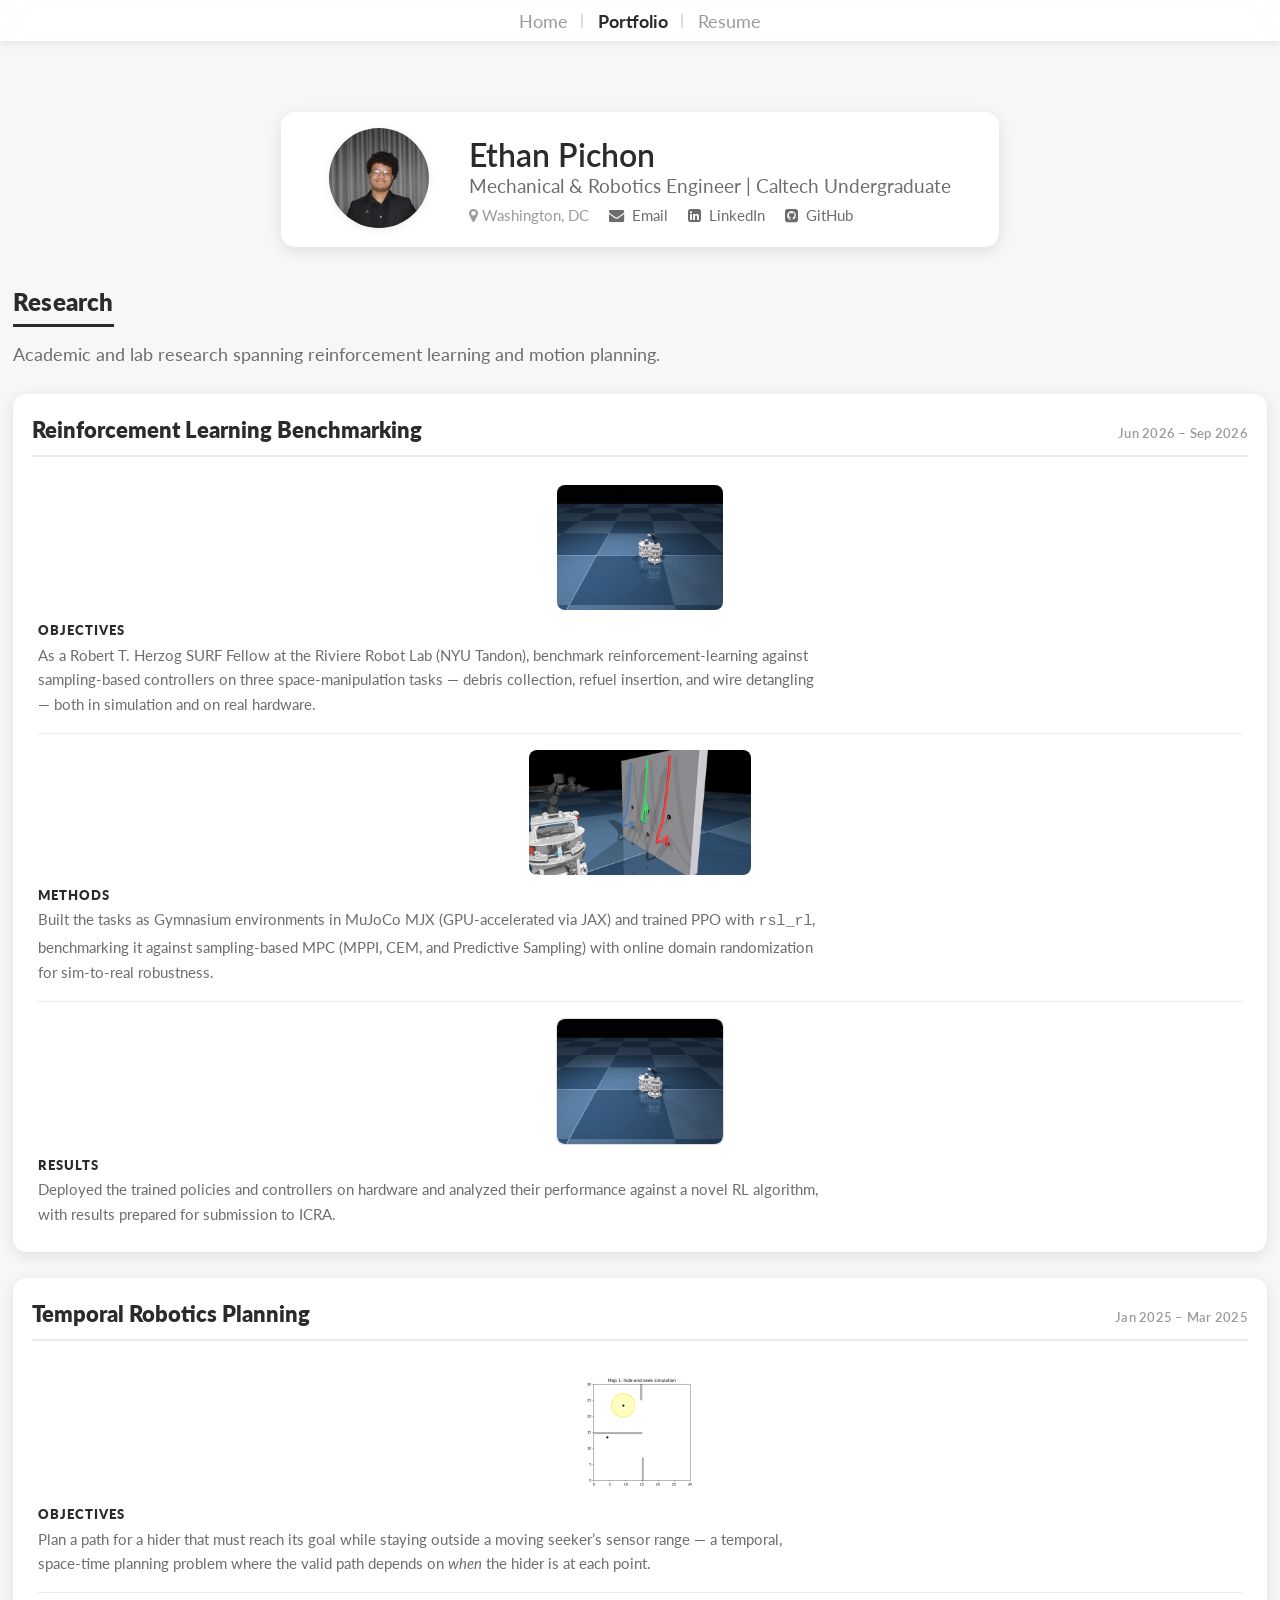
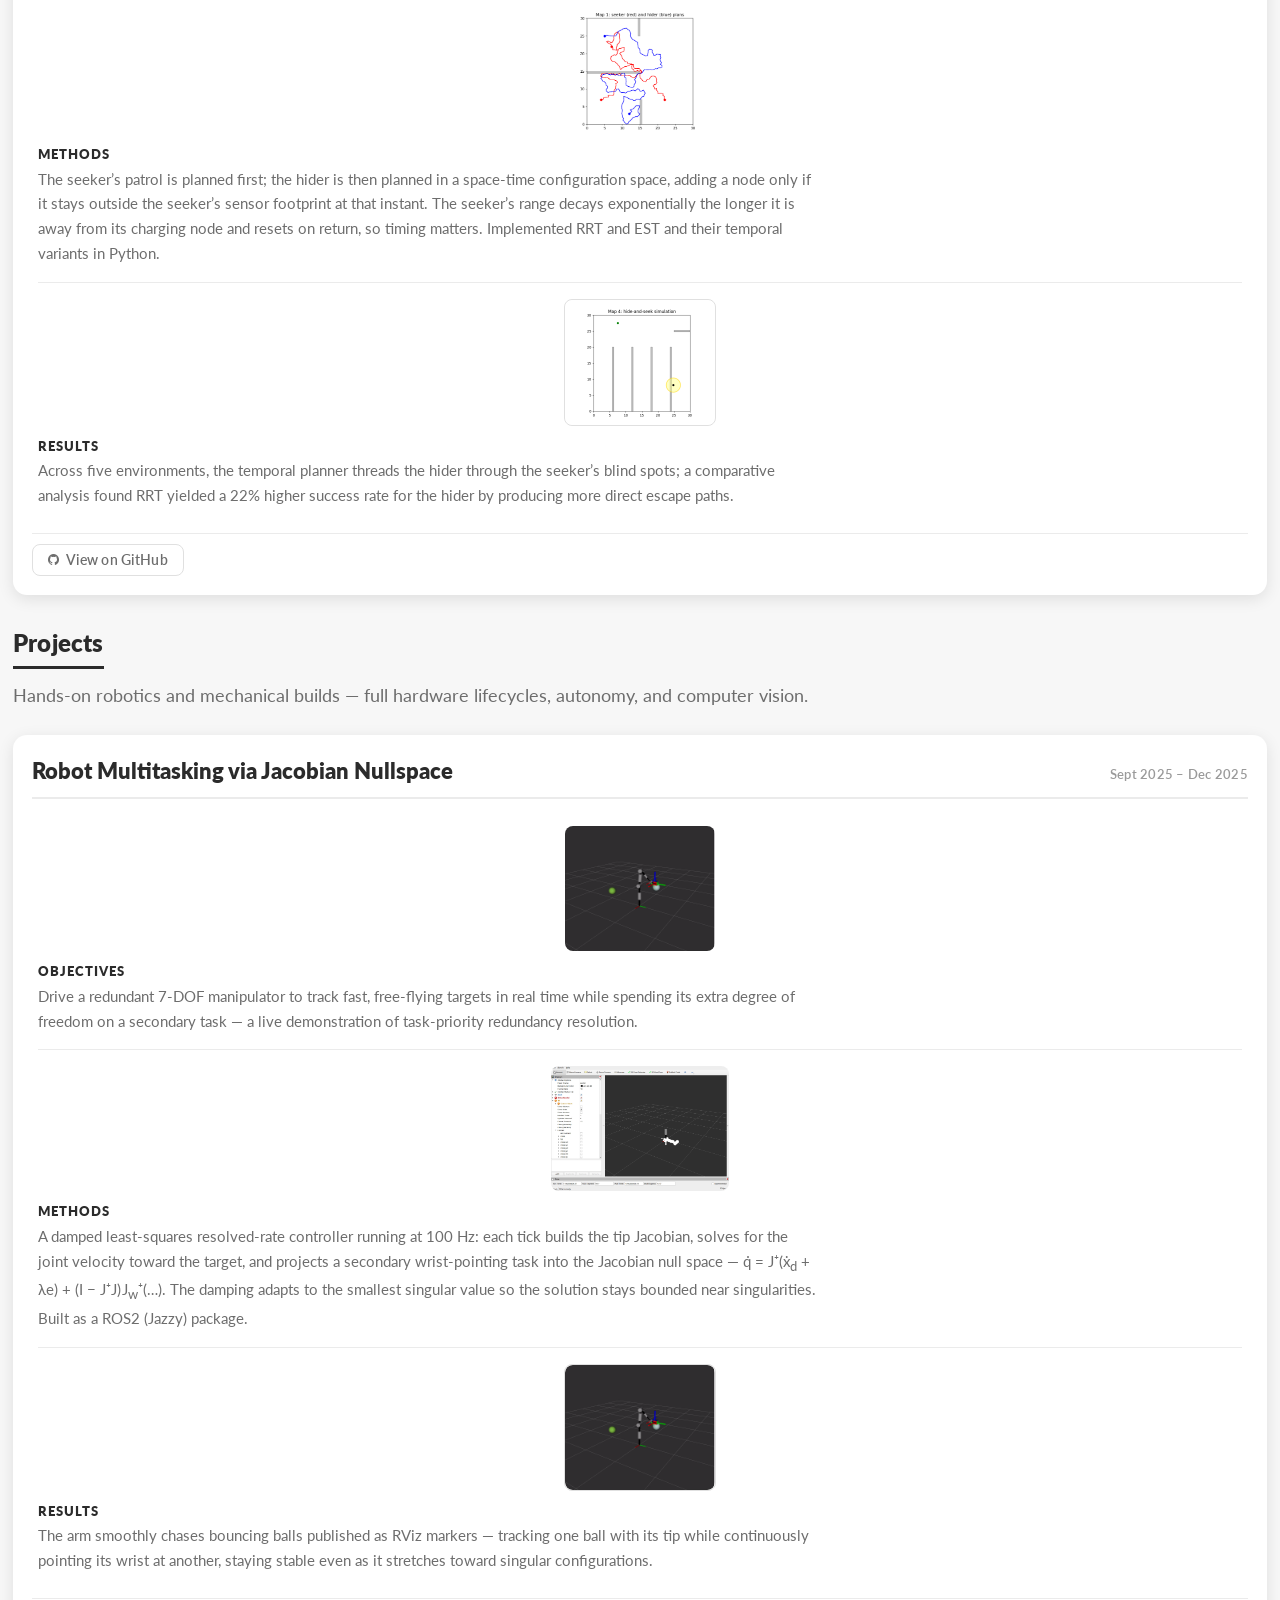
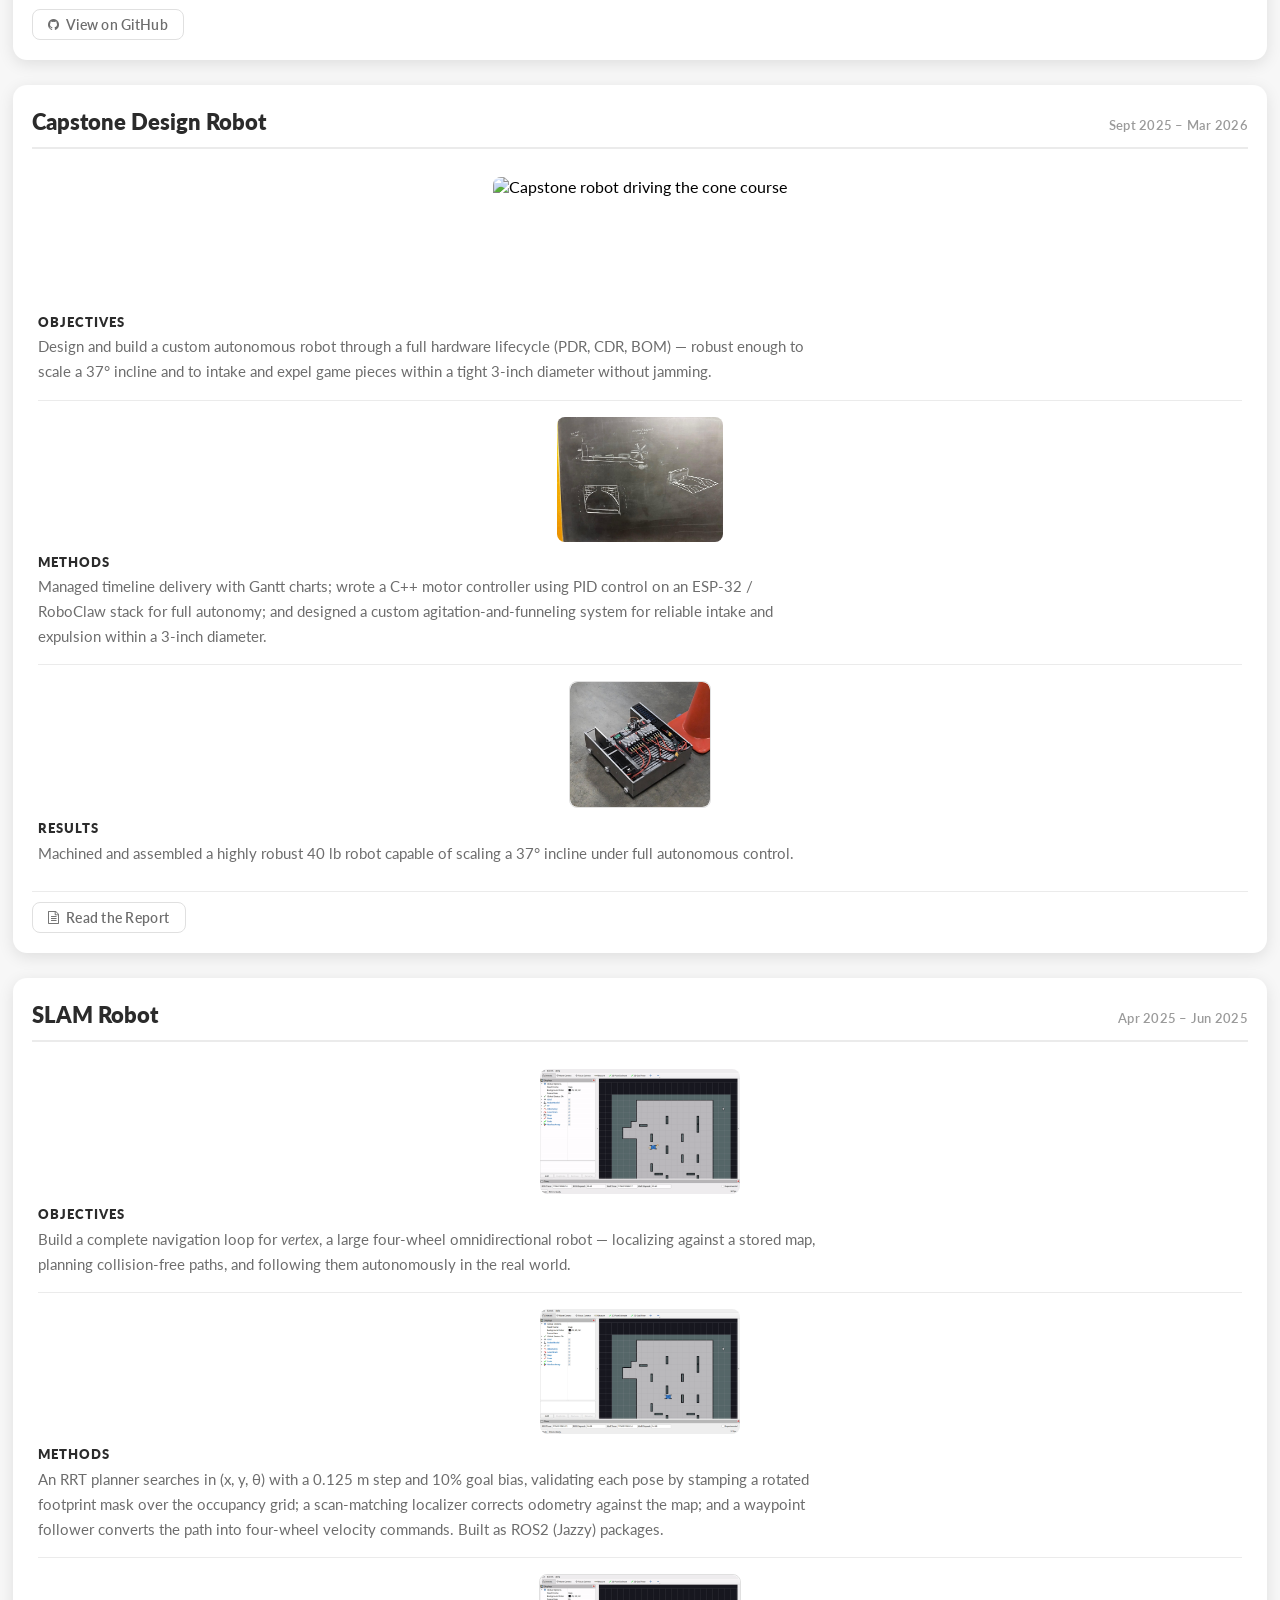
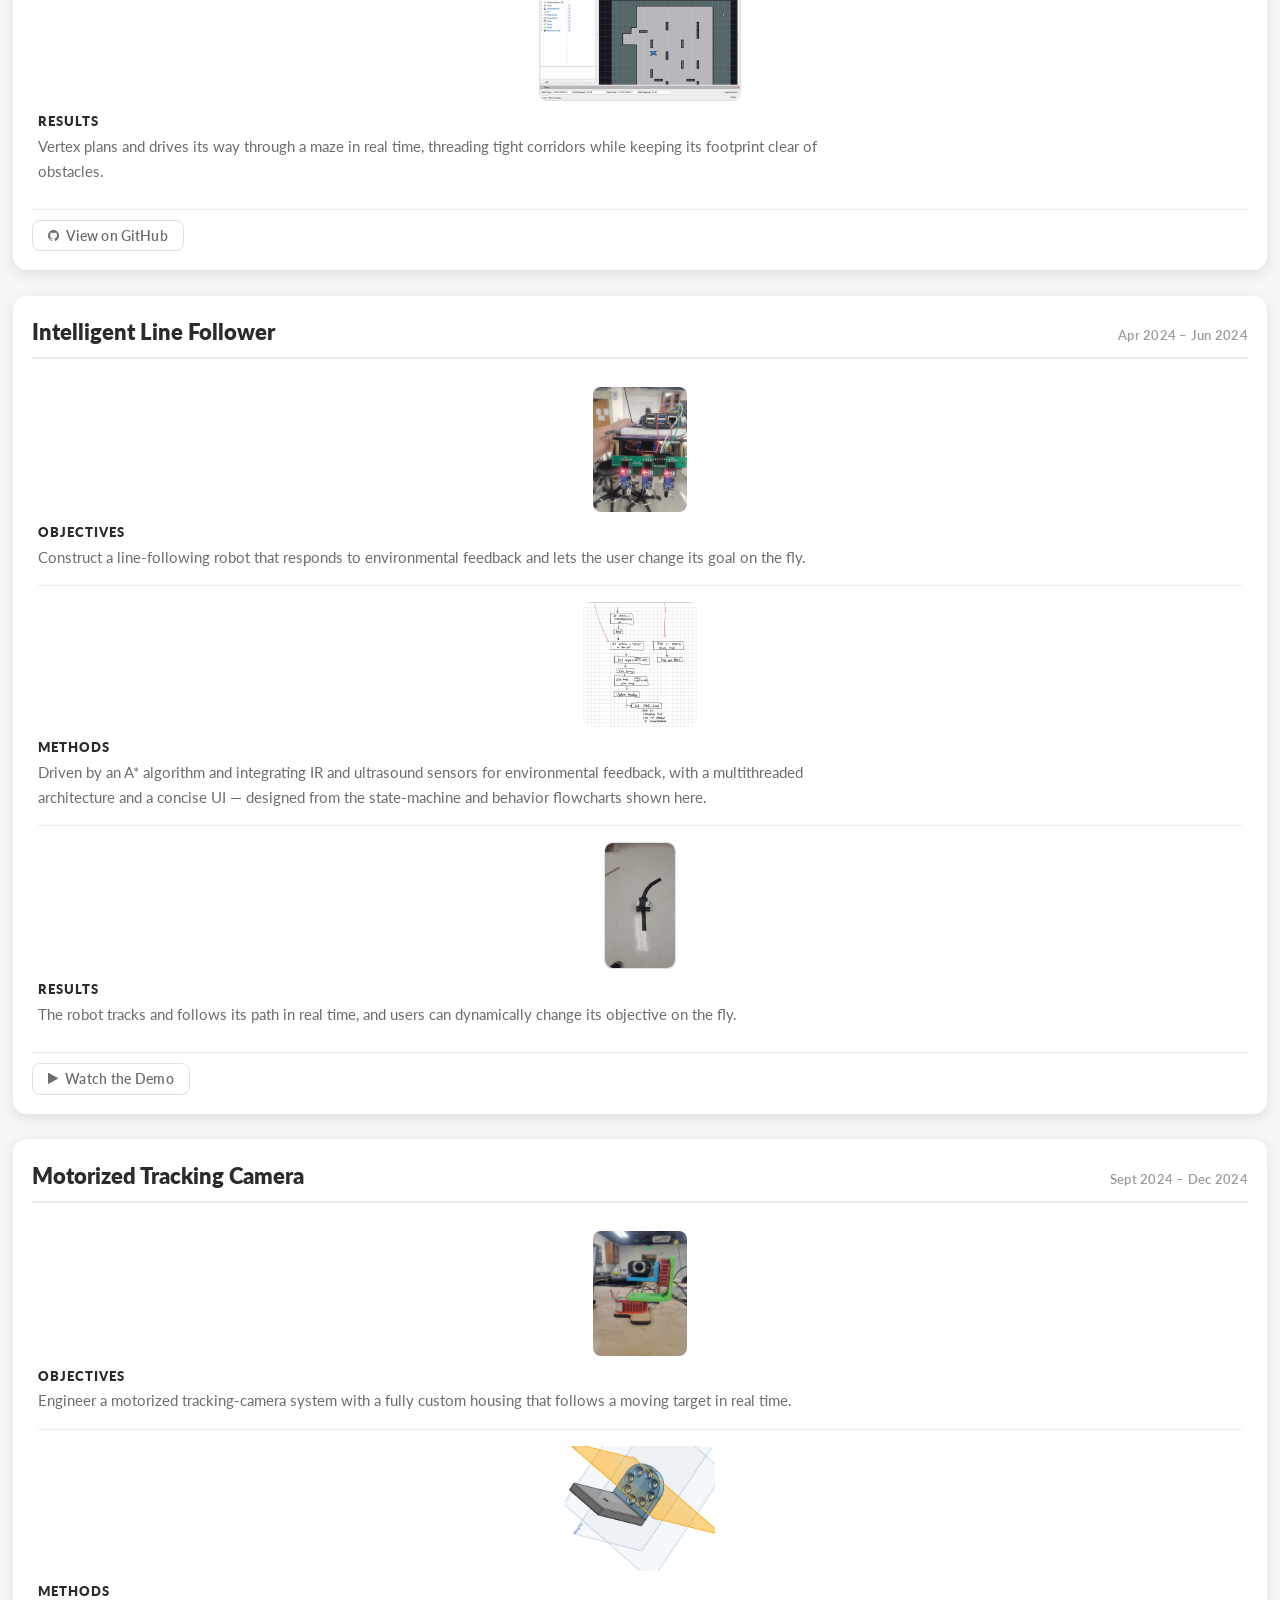
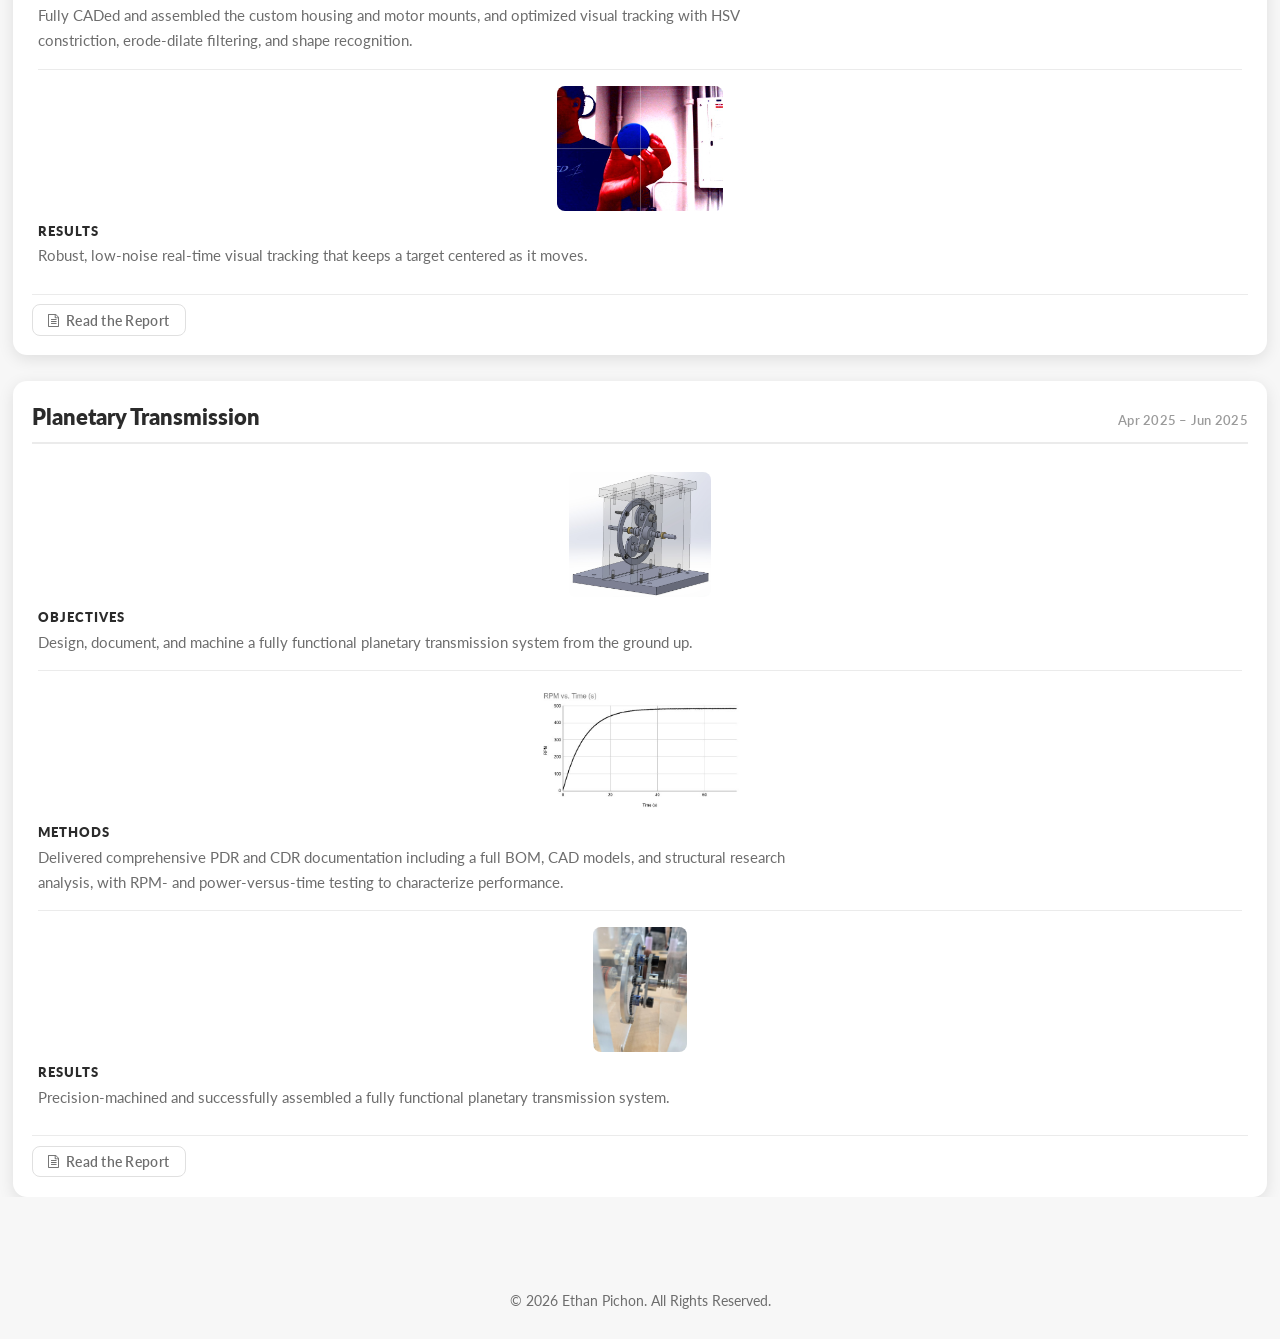
==== portfolio.html @ 3a00df54 "Add files via upload" ====
<!-- Ethan Pichon -->
<!-- Portfolio -->

<!DOCTYPE html>
<html lang="en">
<head>
    <meta charset="UTF-8" />
    <meta name="HandheldFriendly" content="True">
    <meta name="MobileOptimized" content="320">
    <meta name="viewport" content="width=device-width, initial-scale=1.0" />
    <link href="styles.css" rel="stylesheet" />
    <link href='https://fonts.googleapis.com/css?family=Lato' rel='stylesheet'>
    <link rel="stylesheet" href="https://cdnjs.cloudflare.com/ajax/libs/font-awesome/4.7.0/css/font-awesome.min.css">
    <title>Ethan Pichon — Portfolio</title>
</head>

<body>
    <div id="nav-wrapper">
        <i id="nav-bars" class="fa fa-bars"></i>
        <ul id="nav">
            <li><a href="index.html">Home</a></li>
            <li><a href="portfolio.html" class="active">Portfolio</a></li>
            <li><a href="resume.html">Resume</a></li>
        </ul>
    </div>

    <main id="main">

        <div class="header-container">
            <div id="profile-landscape">
                <div class="headshot-wrapper">
                    <img id="headshot-landscape" src="media/headshot/headshot.jpg" alt="Ethan Pichon" />
                </div>
                <div id="profile-info-landscape">
                    <h1 id="name-landscape">Ethan Pichon</h1>
                    <h2 id="headline-landscape">Mechanical &amp; Robotics Engineer  |  Caltech Undergraduate</h2>
                    <ul id="contact-bar-landscape">
                        <li id="location"><p><i class="fa fa-map-marker"></i> Washington, DC</p></li>
                        <li id="email"><a href="mailto:epichon@caltech.edu"><i class="fa fa-envelope"></i> Email</a></li>
                        <li id="linkedin"><a target="_blank" href="https://www.linkedin.com/in/ethan-pichon-93934a243/"><i class="fa fa-linkedin-square"></i> LinkedIn</a></li>
                        <li id="github"><a target="_blank" href="https://github.com/epichon1"><i class="fa fa-github-square"></i> GitHub</a></li>
                    </ul>
                </div>
            </div>
        </div>

        <div class="portfolio-feed">

            <!-- ═══════════════ RESEARCH ═══════════════ -->
            <div class="feed-header">
                <h1 class="feed-title">Research</h1>
                <p class="feed-subtitle">Academic and lab research spanning reinforcement learning and motion planning.</p>
            </div>

            <!-- ── Reinforcement Learning Benchmarking ── -->
            <div class="project-card">
                <p class="project-title">Reinforcement Learning Benchmarking <span class="project-date">Jun 2026 &ndash; Sep 2026</span></p>
                <div class="project-sections-row">
                    <div class="project-section">
                        <div class="section-media">
                            <img class="project-img" src="media/rl_benchmarking/approach.gif" alt="Free-flyer approaching a target in simulation"/>
                        </div>
                        <p class="section-label">Objectives</p>
                        <p class="section-body">As a Robert T. Herzog SURF Fellow at the Riviere Robot Lab (NYU Tandon), benchmark reinforcement-learning against sampling-based controllers on three space-manipulation tasks &mdash; debris collection, refuel insertion, and wire detangling &mdash; both in simulation and on real hardware.</p>
                    </div>

                    <div class="section-divider"></div>

                    <div class="project-section">
                        <div class="section-media">
                            <div class="carousel-container">
                                <img class="carousel-sizer" src="media/rl_benchmarking/wire.gif">
                                <div class="carousel-viewport">
                                    <img class="project-img carousel-item" src="media/rl_benchmarking/wire.gif">
                                    <img class="project-img carousel-item" src="media/rl_benchmarking/stabilize.gif">
                                </div>
                                <button class="carousel-control prev" onclick="moveCarousel(this, -1)">&#10094;</button>
                                <button class="carousel-control next" onclick="moveCarousel(this, 1)">&#10095;</button>
                                <div class="carousel-dots"><span class="dot active"></span><span class="dot"></span></div>
                            </div>
                        </div>
                        <p class="section-label">Methods</p>
                        <p class="section-body">Built the tasks as Gymnasium environments in MuJoCo MJX (GPU-accelerated via JAX) and trained PPO with <code>rsl_rl</code>, benchmarking it against sampling-based MPC (MPPI, CEM, and Predictive Sampling) with online domain randomization for sim-to-real robustness.</p>
                    </div>

                    <div class="section-divider"></div>

                    <div class="project-section">
                        <div class="section-media">
                            <div class="media-card" onclick="window.open('media/rl_benchmarking/video.mp4', '_blank')">
                                <img class="project-img" src="media/rl_benchmarking/approach.gif" alt="RL benchmarking demo"/>
                                <div class="media-cta"><i class="fa fa-play"></i> Watch a Video</div>
                            </div>
                        </div>
                        <p class="section-label">Results</p>
                        <p class="section-body">Deployed the trained policies and controllers on hardware and analyzed their performance against a novel RL algorithm, with results prepared for submission to ICRA.</p>
                    </div>
                </div>
            </div>

            <!-- ── Temporal Robotics Planning ── -->
            <div class="project-card">
                <p class="project-title">Temporal Robotics Planning <span class="project-date">Jan 2025 &ndash; Mar 2025</span></p>
                <div class="project-sections-row">
                    <div class="project-section">
                        <div class="section-media">
                            <img class="project-img" src="media/temporal_planning/demo.gif" alt="Hide-and-seek temporal planning simulation"/>
                        </div>
                        <p class="section-label">Objectives</p>
                        <p class="section-body">Plan a path for a hider that must reach its goal while staying outside a moving seeker&rsquo;s sensor range &mdash; a temporal, space-time planning problem where the valid path depends on <em>when</em> the hider is at each point.</p>
                    </div>

                    <div class="section-divider"></div>

                    <div class="project-section">
                        <div class="section-media">
                            <div class="carousel-container">
                                <img class="carousel-sizer" src="media/temporal_planning/shot1.png">
                                <div class="carousel-viewport">
                                    <img class="project-img carousel-item" src="media/temporal_planning/shot1.png">
                                    <img class="project-img carousel-item" src="media/temporal_planning/shot2.png">
                                    <img class="project-img carousel-item" src="media/temporal_planning/shot3.png">
                                    <img class="project-img carousel-item" src="media/temporal_planning/shot4.png">
                                </div>
                                <button class="carousel-control prev" onclick="moveCarousel(this, -1)">&#10094;</button>
                                <button class="carousel-control next" onclick="moveCarousel(this, 1)">&#10095;</button>
                                <div class="carousel-dots"><span class="dot active"></span><span class="dot"></span><span class="dot"></span><span class="dot"></span></div>
                            </div>
                        </div>
                        <p class="section-label">Methods</p>
                        <p class="section-body">The seeker&rsquo;s patrol is planned first; the hider is then planned in a space-time configuration space, adding a node only if it stays outside the seeker&rsquo;s sensor footprint at that instant. The seeker&rsquo;s range decays exponentially the longer it is away from its charging node and resets on return, so timing matters. Implemented RRT and EST and their temporal variants in Python.</p>
                    </div>

                    <div class="section-divider"></div>

                    <div class="project-section">
                        <div class="section-media">
                            <div class="media-card" onclick="window.open('media/temporal_planning/video.mp4', '_blank')">
                                <img class="project-img" src="media/temporal_planning/results.gif" alt="Temporal planning demo"/>
                                <div class="media-cta"><i class="fa fa-play"></i> Watch a Video</div>
                            </div>
                        </div>
                        <p class="section-label">Results</p>
                        <p class="section-body">Across five environments, the temporal planner threads the hider through the seeker&rsquo;s blind spots; a comparative analysis found RRT yielded a 22% higher success rate for the hider by producing more direct escape paths.</p>
                    </div>
                </div>
                <div class="project-footer">
                    <a class="report-btn" href="https://github.com/epichon1/Temporal-Robot-Planning" target="_blank" rel="noopener"><i class="fa fa-github"></i> View on GitHub</a>
                </div>
            </div>

            <!-- ═══════════════ PROJECTS ═══════════════ -->
            <div class="feed-header">
                <h1 class="feed-title">Projects</h1>
                <p class="feed-subtitle">Hands-on robotics and mechanical builds &mdash; full hardware lifecycles, autonomy, and computer vision.</p>
            </div>

            <!-- ── Robot Multitasking via Jacobian Nullspace ── -->
            <div class="project-card">
                <p class="project-title">Robot Multitasking via Jacobian Nullspace <span class="project-date">Sept 2025 &ndash; Dec 2025</span></p>
                <div class="project-sections-row">
                    <div class="project-section">
                        <div class="section-media">
                            <img class="project-img" src="media/jacobian_nullspace/demo.gif" alt="7-DOF arm tracking a bouncing ball"/>
                        </div>
                        <p class="section-label">Objectives</p>
                        <p class="section-body">Drive a redundant 7-DOF manipulator to track fast, free-flying targets in real time while spending its extra degree of freedom on a secondary task &mdash; a live demonstration of task-priority redundancy resolution.</p>
                    </div>

                    <div class="section-divider"></div>

                    <div class="project-section">
                        <div class="section-media">
                            <div class="carousel-container">
                                <img class="carousel-sizer" src="media/jacobian_nullspace/shot1.png">
                                <div class="carousel-viewport">
                                    <img class="project-img carousel-item" src="media/jacobian_nullspace/shot1.png">
                                    <img class="project-img carousel-item" src="media/jacobian_nullspace/shot2.png">
                                    <img class="project-img carousel-item" src="media/jacobian_nullspace/shot3.png">
                                    <img class="project-img carousel-item" src="media/jacobian_nullspace/shot4.png">
                                </div>
                                <button class="carousel-control prev" onclick="moveCarousel(this, -1)">&#10094;</button>
                                <button class="carousel-control next" onclick="moveCarousel(this, 1)">&#10095;</button>
                                <div class="carousel-dots"><span class="dot active"></span><span class="dot"></span><span class="dot"></span><span class="dot"></span></div>
                            </div>
                        </div>
                        <p class="section-label">Methods</p>
                        <p class="section-body">A damped least-squares resolved-rate controller running at 100&nbsp;Hz: each tick builds the tip Jacobian, solves for the joint velocity toward the target, and projects a secondary wrist-pointing task into the Jacobian null space &mdash; q&#775; = J&#8314;(x&#775;<sub>d</sub> + &lambda;e) + (I &minus; J&#8314;J)&hairsp;J<sub>w</sub>&#8314;(&hellip;). The damping adapts to the smallest singular value so the solution stays bounded near singularities. Built as a ROS2 (Jazzy) package.</p>
                    </div>

                    <div class="section-divider"></div>

                    <div class="project-section">
                        <div class="section-media">
                            <div class="media-card" onclick="window.open('media/jacobian_nullspace/video.mp4', '_blank')">
                                <img class="project-img" src="media/jacobian_nullspace/demo.gif" alt="Jacobian nullspace demo"/>
                                <div class="media-cta"><i class="fa fa-play"></i> Watch a Video</div>
                            </div>
                        </div>
                        <p class="section-label">Results</p>
                        <p class="section-body">The arm smoothly chases bouncing balls published as RViz markers &mdash; tracking one ball with its tip while continuously pointing its wrist at another, staying stable even as it stretches toward singular configurations.</p>
                    </div>
                </div>
                <div class="project-footer">
                    <a class="report-btn" href="https://github.com/epichon1/phc_final" target="_blank" rel="noopener"><i class="fa fa-github"></i> View on GitHub</a>
                </div>
            </div>

            <!-- ── Capstone Design Robot ── -->
            <div class="project-card">
                <p class="project-title">Capstone Design Robot <span class="project-date">Sept 2025 &ndash; Mar 2026</span></p>
                <div class="project-sections-row">
                    <div class="project-section">
                        <div class="section-media">
                            <img class="project-img" src="media/capstone_design_robot/demo.gif" alt="Capstone robot driving the cone course"/>
                        </div>
                        <p class="section-label">Objectives</p>
                        <p class="section-body">Design and build a custom autonomous robot through a full hardware lifecycle (PDR, CDR, BOM) &mdash; robust enough to scale a 37&deg; incline and to intake and expel game pieces within a tight 3-inch diameter without jamming.</p>
                    </div>

                    <div class="section-divider"></div>

                    <div class="project-section">
                        <div class="section-media">
                            <div class="carousel-container">
                                <img class="carousel-sizer" src="media/capstone_design_robot/shot1.jpg">
                                <div class="carousel-viewport">
                                    <img class="project-img carousel-item" src="media/capstone_design_robot/shot1.jpg">
                                    <img class="project-img carousel-item" src="media/capstone_design_robot/shot2.jpg">
                                    <img class="project-img carousel-item" src="media/capstone_design_robot/shot3.jpg">
                                    <img class="project-img carousel-item" src="media/capstone_design_robot/shot4.jpg">
                                </div>
                                <button class="carousel-control prev" onclick="moveCarousel(this, -1)">&#10094;</button>
                                <button class="carousel-control next" onclick="moveCarousel(this, 1)">&#10095;</button>
                                <div class="carousel-dots"><span class="dot active"></span><span class="dot"></span><span class="dot"></span><span class="dot"></span></div>
                            </div>
                        </div>
                        <p class="section-label">Methods</p>
                        <p class="section-body">Managed timeline delivery with Gantt charts; wrote a C++ motor controller using PID control on an ESP-32 / RoboClaw stack for full autonomy; and designed a custom agitation-and-funneling system for reliable intake and expulsion within a 3-inch diameter.</p>
                    </div>

                    <div class="section-divider"></div>

                    <div class="project-section">
                        <div class="section-media">
                            <div class="media-card" onclick="window.open('media/capstone_design_robot/video.mp4', '_blank')">
                                <img class="project-img" src="media/capstone_design_robot/result.jpg" alt="Finished capstone robot"/>
                                <div class="media-cta"><i class="fa fa-play"></i> Watch a Video</div>
                            </div>
                        </div>
                        <p class="section-label">Results</p>
                        <p class="section-body">Machined and assembled a highly robust 40&nbsp;lb robot capable of scaling a 37&deg; incline under full autonomous control.</p>
                    </div>
                </div>
                <div class="project-footer">
                    <a class="report-btn" href="media/capstone_design_robot/report.pdf" target="_blank" rel="noopener"><i class="fa fa-file-text-o"></i> Read the Report</a>
                </div>
            </div>

            <!-- ── SLAM Robot ── -->
            <div class="project-card">
                <p class="project-title">SLAM Robot <span class="project-date">Apr 2025 &ndash; Jun 2025</span></p>
                <div class="project-sections-row">
                    <div class="project-section">
                        <div class="section-media">
                            <img class="project-img" src="media/slam_robot/demo.gif" alt="Omnidirectional robot planning through a maze"/>
                        </div>
                        <p class="section-label">Objectives</p>
                        <p class="section-body">Build a complete navigation loop for <em>vertex</em>, a large four-wheel omnidirectional robot &mdash; localizing against a stored map, planning collision-free paths, and following them autonomously in the real world.</p>
                    </div>

                    <div class="section-divider"></div>

                    <div class="project-section">
                        <div class="section-media">
                            <div class="carousel-container">
                                <img class="carousel-sizer" src="media/slam_robot/shot1.png">
                                <div class="carousel-viewport">
                                    <img class="project-img carousel-item" src="media/slam_robot/shot1.png">
                                    <img class="project-img carousel-item" src="media/slam_robot/shot2.png">
                                    <img class="project-img carousel-item" src="media/slam_robot/shot3.png">
                                    <img class="project-img carousel-item" src="media/slam_robot/shot4.png">
                                </div>
                                <button class="carousel-control prev" onclick="moveCarousel(this, -1)">&#10094;</button>
                                <button class="carousel-control next" onclick="moveCarousel(this, 1)">&#10095;</button>
                                <div class="carousel-dots"><span class="dot active"></span><span class="dot"></span><span class="dot"></span><span class="dot"></span></div>
                            </div>
                        </div>
                        <p class="section-label">Methods</p>
                        <p class="section-body">An RRT planner searches in (x,&nbsp;y,&nbsp;&theta;) with a 0.125&nbsp;m step and 10% goal bias, validating each pose by stamping a rotated footprint mask over the occupancy grid; a scan-matching localizer corrects odometry against the map; and a waypoint follower converts the path into four-wheel velocity commands. Built as ROS2 (Jazzy) packages.</p>
                    </div>

                    <div class="section-divider"></div>

                    <div class="project-section">
                        <div class="section-media">
                            <div class="media-card" onclick="window.open('media/slam_robot/video.mp4', '_blank')">
                                <img class="project-img" src="media/slam_robot/demo.gif" alt="SLAM robot demo"/>
                                <div class="media-cta"><i class="fa fa-play"></i> Watch a Video</div>
                            </div>
                        </div>
                        <p class="section-label">Results</p>
                        <p class="section-body">Vertex plans and drives its way through a maze in real time, threading tight corridors while keeping its footprint clear of obstacles.</p>
                    </div>
                </div>
                <div class="project-footer">
                    <a class="report-btn" href="https://github.com/epichon1/SLAM-Robot" target="_blank" rel="noopener"><i class="fa fa-github"></i> View on GitHub</a>
                </div>
            </div>

            <!-- ── Intelligent Line Follower ── -->
            <div class="project-card">
                <p class="project-title">Intelligent Line Follower <span class="project-date">Apr 2024 &ndash; Jun 2024</span></p>
                <div class="project-sections-row">
                    <div class="project-section">
                        <div class="section-media">
                            <img class="project-img" src="media/line_follower/robot.jpg" alt="Line-following robot with IR sensor array"/>
                        </div>
                        <p class="section-label">Objectives</p>
                        <p class="section-body">Construct a line-following robot that responds to environmental feedback and lets the user change its goal on the fly.</p>
                    </div>

                    <div class="section-divider"></div>

                    <div class="project-section">
                        <div class="section-media">
                            <div class="carousel-container">
                                <img class="carousel-sizer" src="media/line_follower/algo1.jpg">
                                <div class="carousel-viewport">
                                    <img class="project-img carousel-item" src="media/line_follower/algo1.jpg">
                                    <img class="project-img carousel-item" src="media/line_follower/algo2.jpg">
                                    <img class="project-img carousel-item" src="media/line_follower/algo3.jpg">
                                </div>
                                <button class="carousel-control prev" onclick="moveCarousel(this, -1)">&#10094;</button>
                                <button class="carousel-control next" onclick="moveCarousel(this, 1)">&#10095;</button>
                                <div class="carousel-dots"><span class="dot active"></span><span class="dot"></span><span class="dot"></span></div>
                            </div>
                        </div>
                        <p class="section-label">Methods</p>
                        <p class="section-body">Driven by an A* algorithm and integrating IR and ultrasound sensors for environmental feedback, with a multithreaded architecture and a concise UI &mdash; designed from the state-machine and behavior flowcharts shown here.</p>
                    </div>

                    <div class="section-divider"></div>

                    <div class="project-section">
                        <div class="section-media">
                            <div class="media-card" onclick="window.open('media/line_follower/video.mp4', '_blank')">
                                <img class="project-img" src="media/line_follower/demo.gif" alt="Line follower driving"/>
                                <div class="media-cta"><i class="fa fa-play"></i> Watch a Video</div>
                            </div>
                        </div>
                        <p class="section-label">Results</p>
                        <p class="section-body">The robot tracks and follows its path in real time, and users can dynamically change its objective on the fly.</p>
                    </div>
                </div>
                <div class="project-footer">
                    <a class="report-btn" href="media/line_follower/video.mp4" target="_blank" rel="noopener"><i class="fa fa-play"></i> Watch the Demo</a>
                </div>
            </div>

            <!-- ── Motorized Tracking Camera ── -->
            <div class="project-card">
                <p class="project-title">Motorized Tracking Camera <span class="project-date">Sept 2024 &ndash; Dec 2024</span></p>
                <div class="project-sections-row">
                    <div class="project-section">
                        <div class="section-media">
                            <img class="project-img" src="media/tracking_camera/cover.jpg" alt="Motorized tracking camera hardware"/>
                        </div>
                        <p class="section-label">Objectives</p>
                        <p class="section-body">Engineer a motorized tracking-camera system with a fully custom housing that follows a moving target in real time.</p>
                    </div>

                    <div class="section-divider"></div>

                    <div class="project-section">
                        <div class="section-media">
                            <div class="carousel-container">
                                <img class="carousel-sizer" src="media/tracking_camera/cad.jpg">
                                <div class="carousel-viewport">
                                    <img class="project-img carousel-item" src="media/tracking_camera/cad.jpg">
                                    <img class="project-img carousel-item" src="media/tracking_camera/drawing.jpg">
                                    <img class="project-img carousel-item" src="media/tracking_camera/mask.jpg">
                                </div>
                                <button class="carousel-control prev" onclick="moveCarousel(this, -1)">&#10094;</button>
                                <button class="carousel-control next" onclick="moveCarousel(this, 1)">&#10095;</button>
                                <div class="carousel-dots"><span class="dot active"></span><span class="dot"></span><span class="dot"></span></div>
                            </div>
                        </div>
                        <p class="section-label">Methods</p>
                        <p class="section-body">Fully CADed and assembled the custom housing and motor mounts, and optimized visual tracking with HSV constriction, erode-dilate filtering, and shape recognition.</p>
                    </div>

                    <div class="section-divider"></div>

                    <div class="project-section">
                        <div class="section-media">
                            <img class="project-img" src="media/tracking_camera/track.jpg" alt="Real-time tracking of a ball with crosshair overlay"/>
                        </div>
                        <p class="section-label">Results</p>
                        <p class="section-body">Robust, low-noise real-time visual tracking that keeps a target centered as it moves.</p>
                    </div>
                </div>
                <div class="project-footer">
                    <a class="report-btn" href="media/tracking_camera/report.pdf" target="_blank" rel="noopener"><i class="fa fa-file-text-o"></i> Read the Report</a>
                </div>
            </div>

            <!-- ── Planetary Transmission ── -->
            <div class="project-card">
                <p class="project-title">Planetary Transmission <span class="project-date">Apr 2025 &ndash; Jun 2025</span></p>
                <div class="project-sections-row">
                    <div class="project-section">
                        <div class="section-media">
                            <img class="project-img" src="media/planetary_transmission/cover.jpg" alt="Planetary transmission CAD model"/>
                        </div>
                        <p class="section-label">Objectives</p>
                        <p class="section-body">Design, document, and machine a fully functional planetary transmission system from the ground up.</p>
                    </div>

                    <div class="section-divider"></div>

                    <div class="project-section">
                        <div class="section-media">
                            <div class="carousel-container">
                                <img class="carousel-sizer" src="media/planetary_transmission/plot1.jpg">
                                <div class="carousel-viewport">
                                    <img class="project-img carousel-item" src="media/planetary_transmission/plot1.jpg">
                                    <img class="project-img carousel-item" src="media/planetary_transmission/plot2.jpg">
                                </div>
                                <button class="carousel-control prev" onclick="moveCarousel(this, -1)">&#10094;</button>
                                <button class="carousel-control next" onclick="moveCarousel(this, 1)">&#10095;</button>
                                <div class="carousel-dots"><span class="dot active"></span><span class="dot"></span></div>
                            </div>
                        </div>
                        <p class="section-label">Methods</p>
                        <p class="section-body">Delivered comprehensive PDR and CDR documentation including a full BOM, CAD models, and structural research analysis, with RPM- and power-versus-time testing to characterize performance.</p>
                    </div>

                    <div class="section-divider"></div>

                    <div class="project-section">
                        <div class="section-media">
                            <img class="project-img" src="media/planetary_transmission/build.jpg" alt="Assembled planetary transmission"/>
                        </div>
                        <p class="section-label">Results</p>
                        <p class="section-body">Precision-machined and successfully assembled a fully functional planetary transmission system.</p>
                    </div>
                </div>
                <div class="project-footer">
                    <a class="report-btn" href="media/planetary_transmission/report.pdf" target="_blank" rel="noopener"><i class="fa fa-file-text-o"></i> Read the Report</a>
                </div>
            </div>

        </div>
    </main>

    <footer>
        <h4>&copy; <span id="year"></span> Ethan Pichon. All Rights Reserved.</h4>
    </footer>

    <script src="main.js"></script>
</body>
</html>
---- styles.css ----
/* -- Camilo Garrido Fernandez -- */
/* CSS */

:root {
    /* ── Color palette ── */
    --bg:             #f7f7f7;
    --surface:        #ffffff;
    --surface-subtle: #fafafa;

    --text-primary:   #2b2b2b;
    --text-secondary: #6d6d6d;
    --text-muted:     #9a9a9a;

    --border-strong:  #e0e0e0;
    --border-subtle:  #ebebeb;
    --border-rule:    #ddd;

    /* Legacy aliases */
    --dark-grey: var(--text-primary);
    --steel:     var(--text-secondary);

    /* ── Border radius scale ── */
    --radius-lg: 14px;   /* cards, panels */
    --radius-md:  8px;   /* images, buttons */
    --radius-sm:  6px;   /* small tags */

    /* Legacy aliases */
    --card-radius: var(--radius-lg);

    /* ── Shadow scale ── */
    --shadow-sm:    0 2px  8px rgba(0,0,0,0.07);
    --shadow-md:    0 4px 16px rgba(0,0,0,0.10);
    --shadow-hover: 0 8px 24px rgba(0,0,0,0.18);

    /* Legacy alias */
    --card-shadow: var(--shadow-md);

    /* ── Misc ── */
    --border: 0.1em solid var(--border-strong);
    --img-height: 180px;
}

html {
    min-height: 100%;
    margin: 0;
    padding: 0;
}

body {
    /* min-height: 100vh; */
    margin: 0;
    padding: 0;
    font-family: Lato, Arial;
    display: flex;
    flex-direction: column;
    background-color: var(--bg);
    overflow-x: hidden;
}

/* ─────────────────────────── COLLAPSED PROFILE CARD (index mobile) ────── */

/* Shown in mobile via @media; hidden on desktop below */
#profile-collapsed-landscape {
    display: none;
}

main {
    flex: 1;
    padding-top: 96px;
    overflow: hidden;
}

ul {
    list-style-type: none;
    padding: 0;
    margin: 0;
}

/* ─────────────────────────── NAVBAR (thin persistent bar) ─────────────────────────── */

#nav-wrapper {
    position: fixed;
    top: 0;
    left: 0;
    right: 0;
    margin: 0 auto;
    padding: 0.15em 0;
    width: 100%;
    z-index: 20;
    display: flex;
    align-items: center;
    background-color: rgba(255, 255, 255, 0.88);
    backdrop-filter: blur(12px);
    -webkit-backdrop-filter: blur(12px);
    box-shadow: var(--shadow-sm);
    border-bottom: 1px solid var(--border-subtle);
}

/* Hamburger removed — bar always shows the full menu */
#nav-bars {
    display: none;
}

#nav {
    height: fit-content;
    margin: 0 auto;
    flex-grow: 1;
    padding: 0.55em 0;
    display: flex;
    flex-direction: row;
    justify-content: center;
    align-items: center;
}

#nav li {
    padding: 0 1.6em;
    font-size: 17px;
    position: relative;
}

#nav li::after {
    content: "";
    display: block;
    position: absolute;
    height: 0.8em;
    width: 2px;
    background-color: var(--border-rule);
    right: 0;
    top: 50%;
    transform: translateY(-50%);
}

#nav li:last-child::after {
    display: none;
}

#nav li a {
    padding: 0.05em;
    color: var(--text-muted);
    text-decoration: none;
    display: block;
    font-weight: 400;
    transition: color 0.2s ease-in-out;
}

#nav li a i {
    margin-right: 0.35em;
}

#nav li:hover a {
    color: var(--text-primary);
}

/* Selected page — bolded and darkened */
#nav li a.active {
    color: var(--text-primary);
    font-weight: 700;
}

/* ─────────────────────────── PROFILE HEADER ─────────────────────────── */

.header-container {
    display: flex;
    justify-content: center;
    margin: 1em auto;
}

#profile-landscape {
    display: flex;
    flex-direction: row;
    align-items: center;
    padding: 1em 3em;
    gap: 2.5em;
    max-width: 1000px;
    width: fit-content;
    background-color: var(--surface);
    border-radius: var(--radius-lg);
    box-shadow: var(--shadow-md);
}

.headshot-wrapper {
    flex-shrink: 0;
}

#headshot-landscape {
    height: 100px;
    border-radius: 50%;
    object-fit: cover;
    box-shadow: var(--shadow-sm);
}

#profile-info-landscape {
    display: block;
    flex-direction: column;
    justify-content: center;
}

#name-landscape {
    font-size: 2em;
    padding: 0;
    color: var(--text-primary);
}

#headline-landscape {
    font-size: 1.2em;
    font-weight: 400;
    padding-bottom: 0.5em;
    color: var(--text-secondary);
}

#contact-bar-landscape {
    list-style: none;
    padding: 0;
    margin: 0;
    display: flex;
    flex-wrap: wrap;
    gap: 20px;
}

#contact-bar-landscape li,
#contact-bar-landscape a {
    font-size: 0.95rem;
    color: var(--text-secondary);
    text-decoration: none;
    display: flex;
    align-items: center;
    gap: 8px;
    transition: color 0.2s;
}

@media (max-width: 768px) {
    #profile-landscape {
        flex-direction: column;
        text-align: center;
        gap: 0.3em;
    }
    #contact-bar-landscape {
        justify-content: center;
    }
}

/* ─────────────────────────── PORTFOLIO FEED ─────────────────────────── */

.portfolio-feed {
    display: flex;
    flex-direction: column;
    align-items: center;
    gap: 2.5em;
    width: 100%;
    max-width: 96em;
    margin: 2.5em auto 0 auto;
    padding: 0 3em;
    box-sizing: border-box;
    overflow: clip;
}

/* ─────────────────────────────── MAIN ─────────────────────────────── */

main {
    flex: 1;
    padding-top: 96px;
    padding-bottom: 4em;
}

/* ─────────────────────────── FEED SECTION HEADERS ─────────────────────────── */

.feed-header {
    width: 100%;
    margin: 0.5em 0 -0.6em 0;
}

.feed-header:first-child {
    margin-top: 0;
}

.feed-title {
    font-size: 30px;
    font-weight: 800;
    color: var(--text-primary);
    margin: 0;
    padding: 0 0 0.35em 0;
    letter-spacing: 0.01em;
    border-bottom: 3px solid var(--text-primary);
    display: inline-block;
}

.feed-subtitle {
    font-size: 15px;
    color: var(--text-secondary);
    margin: 0.7em 0 0 0;
    padding: 0;
    line-height: 1.6;
    max-width: 52em;
}

@media (max-width: 80em) {
    .feed-title { font-size: 24px; }
}

/* ─────────────────────────── PROJECT CARD ─────────────────────────── */

.project-card {
    width: 100%;
    background: var(--surface);
    border-radius: var(--radius-lg);
    box-shadow: var(--shadow-md);
    padding: 2em 2.2em 1.6em 2.2em;
    box-sizing: border-box;
    display: flex;
    flex-direction: column;
    gap: 1.2em;
}

.project-title {
    font-size: 22px;
    font-weight: 800;
    color: var(--text-primary);
    margin: 0 0 0.1em 0;
    padding: 0 0 0.55em 0;
    border-bottom: 2px solid var(--border-subtle);
    display: flex;
    justify-content: space-between;
    align-items: baseline;
    flex-wrap: wrap;
    gap: 0.4em;
}

.project-date {
    font-size: 13px;
    font-weight: 600;
    color: var(--text-muted);
    letter-spacing: 0.02em;
}

/* Resume page — download button row */
.resume-actions {
    display: flex;
    justify-content: center;
    gap: 0.8em;
    margin-bottom: 1.2em;
    flex-wrap: wrap;
}

/* ─────────────────────────── SECTIONS ROW ─────────────────────────── */

.project-sections-row {
    display: flex;
    justify-content: space-between;
    align-items: stretch;
    gap: 0;
    overflow-x: auto;
    padding: 0.4em;
}

.project-section {
    display: flex;
    flex-direction: column;
    align-items: flex-start;
    flex: 1;
    width: min-content;
}

.project-section:not(:has(.section-media)) {
    min-width: 16em;
    flex: 1;
    flex-shrink: 1;
}

/* ─────────────────────────── SECTION MEDIA ─────────────────────────── */

.section-media {
    display: flex;
    flex-direction: row;
    align-items: flex-start;
    gap: 2em;
    margin: 0 auto 0.75em auto;
    flex-wrap: nowrap;
}

.project-img, .project-vid {
    height: var(--img-height);
    width: auto;
    object-fit: cover;
    border-radius: var(--radius-md);
    display: block;
    flex-shrink: 0;
}

.project-img-link {
    display: inline-block;
    flex-shrink: 0;
    border-radius: var(--radius-md);
    text-decoration: none;
}

.clickable-media {
    transition: box-shadow 0.25s ease, transform 0.25s ease;
}

.project-img-link:hover .clickable-media {
    box-shadow: var(--shadow-hover);
    transform: translateY(-2px);
}

.media-card {
    position: relative;
    border-radius: var(--radius-md);
    overflow: hidden;
    background: var(--surface);
    transition: transform 0.25s ease, box-shadow 0.25s ease;
    cursor: pointer;
    border: 1px solid var(--border-strong);
    display: block;
    width: 100%;
}

.media-card:hover {
    transform: translateY(-3px);
    box-shadow: var(--shadow-hover);
}

.media-cta {
    position: absolute;
    bottom: 0;
    left: 0;
    right: 0;
    background: rgba(255, 255, 255, 0.95);
    padding: 10px;
    display: flex;
    justify-content: center;
    align-items: center;
    gap: 8px;
    font-weight: 700;
    color: #007aff;
    font-size: 14px;
    text-transform: uppercase;
    border-top: 1px solid var(--border-subtle);
    transform: translateY(100%);
    transition: transform 0.2s ease-in-out;
    pointer-events: none;
}

.media-card:hover .media-cta {
    transform: translateY(0);
}

.media-card .project-img,
.media-card .carousel-container {
    display: block;
    width: 100%;
    margin-bottom: 0;
}

/* ─────────────────────────── CAROUSEL ─────────────────────────── */

.carousel-container {
    position: relative;
    display: inline-block;
    vertical-align: top;
    overflow: hidden;
    width: auto;
}

.carousel-viewport {
    position: absolute;
    top: 0;
    left: 0;
    right: 0;
    bottom: 0;
    display: flex;
    flex-direction: row;
    overflow: hidden;
    scroll-snap-type: none;
    scrollbar-width: none;
    -ms-overflow-style: none;
    gap: 1em;
}

.carousel-viewport::-webkit-scrollbar {
    display: none;
}

.carousel-item {
    flex: 0 0 100%;
    height: var(--img-height);
    object-fit: contain;
    scroll-snap-align: start;
    background: var(--surface);
    pointer-events: auto;
}

.carousel-sizer {
    visibility: hidden;
    pointer-events: none;
    height: var(--img-height);
    width: auto;
    display: block;
}

.carousel-control {
    position: absolute;
    top: 50%;
    transform: translateY(-50%);
    background: var(--text-secondary);
    color: white;
    border: none;
    padding: 8px 4px;
    cursor: pointer;
    font-size: 14px;
    transition: background 0.2s ease;
    z-index: 2;
}

.carousel-control:hover {
    background: rgba(0, 0, 0, 0.80);
}

.prev { left: 0; }
.next { right: 0; }

.carousel-control.prev,
.carousel-control.next {
    opacity: 0;
    pointer-events: none;
    transition: opacity 0.25s ease-in-out, background-color 0.2s ease;
}

.carousel-container:hover .carousel-control.prev,
.carousel-container:hover .carousel-control.next {
    opacity: 1;
    pointer-events: auto;
}

.carousel-viewport.clickable-media {
    transition: box-shadow 0.25s ease, transform 0.25s ease;
    border-radius: var(--radius-md);
    pointer-events: auto;
}

.carousel-viewport.clickable-media:hover {
    box-shadow: var(--shadow-hover);
    transform: translateY(-2px);
    z-index: 1;
}

.carousel-dots {
    display: flex;
    position: absolute;
    bottom: 6px;
    left: 0;
    right: 0;
    text-align: center;
    height: 16px;
    width: fit-content;
    margin: auto;
    padding: 0;
    border-radius: 8px;
    z-index: 3;
    opacity: 0;
    pointer-events: none;
    transition: opacity 0.25s ease;
    background: rgba(255, 255, 255, 0.75);
}

.carousel-container:hover .carousel-dots {
    opacity: 1;
}

.dot {
    height: 8px;
    width: 8px;
    margin: auto 4px;
    background-color: #bbb;
    border-radius: 50%;
    display: inline-block;
    transition: background-color 0.15s ease;
    box-shadow: 0 1px 2px rgba(0,0,0,0.15);
}

.dot.active {
    background-color: #555;
}

/* ─────────────────────────── SECTION LABELS & TEXT ─────────────────────────── */

.section-label {
    font-size: 13px;
    font-weight: 800;
    color: var(--text-primary);
    margin: 0 0 0.35em 0;
    padding: 0;
    text-transform: uppercase;
    letter-spacing: 0.07em;
}

.section-body {
    font-size: 15px;
    color: var(--text-secondary);
    margin: 0;
    padding: 0;
    line-height: 1.65;
    width: 100%;
    min-width: 18em;
    max-width: 52em;
}

/* ─────────────────────────── VERTICAL DIVIDER ─────────────────────────── */

.section-divider {
    flex-shrink: 0;
    width: 1px;
    background-color: var(--border-subtle);
    align-self: stretch;
    margin: 0 1.4em;
}

/* ─────────────────────────── ME50 OVERVIEW ─────────────────────────── */

.me50-overview {
    font-size: 15px;
    color: var(--text-secondary);
    margin: -0.4em 0 0 0;
    padding: 0;
    line-height: 1.65;
}

/* ─────────────────────────── REPORT BUTTON ─────────────────────────── */

.project-footer {
    display: flex;
    flex-direction: row;
    align-items: center;
    padding-top: 0.6em;
    border-top: 1px solid var(--border-subtle);
}

.report-btn {
    display: inline-flex;
    align-items: center;
    gap: 0.45em;
    padding: 0.45em 1.1em;
    background: transparent;
    border: 1.5px solid var(--border-strong);
    border-radius: var(--radius-md);
    color: var(--text-secondary);
    font-family: Lato, Arial;
    font-size: 14px;
    font-weight: 600;
    text-decoration: none;
    cursor: pointer;
    transition: background 0.2s ease, border-color 0.2s ease,
                color 0.2s ease, box-shadow 0.2s ease;
    letter-spacing: 0.02em;
}

.report-btn i {
    font-size: 13px;
}

.report-btn:hover {
    background: var(--text-primary);
    border-color: var(--text-primary);
    color: var(--surface);
    box-shadow: var(--shadow-sm);
}

/* ─────────────────────────── HOME & RESUME PAGES ─────────────────────────── */

.outer {
    display: flex;
    margin: 2.5em auto;
    gap: 5em;
    width: 100%;
    max-width: 75em;
    padding: 0 3em;
    box-sizing: border-box;
}

#profile-wrapper {
    display: block;
    width: 15em;
}

#profile {
    position: sticky;
    top: 122px;
    display: flex;
    flex-direction: column;
    align-items: center;
    text-align: center;
    overflow: visible;
}

#headshot {
    width: 10em;
    margin-bottom: 1em;
    border-radius: 50%;
    image-rendering: -webkit-optimize-contrast;
    image-rendering: crisp-edges;
}

#profile-overview {
    max-width: 15em;
    display: flex;
    flex-direction: column;
    align-items: center;
}

#contact-box {
    margin-top: 1em;
    padding: 0.75em 1em;
    border-radius: var(--radius-lg);
    background: var(--surface-subtle);
    width: 13em;
    display: flex;
    flex-direction: column;
    gap: 0.3em;
    box-shadow: var(--shadow-md);
}

#contact-box li {
    display: flex;
    justify-items: flex-start;
    font-size: 16px;
    padding: 0.3em 0;
}

#location p {
    color: var(--text-muted);
}

#contact-box li i {
    width: 1.2em;
    margin-right: 0.4em;
}

#contact-box a {
    text-decoration: none;
    color: var(--text-secondary);
    transition: color 0.2s ease-in-out;
}

#contact-box a:hover,
#contact-bar-landscape a:hover {
    color: var(--text-primary);
}

#linkedin i, #github i {
    transition: color 0.2s ease-in-out;
}

#linkedin:hover i { color: #0A66C2; }
#github:hover i   { color: #000; }

#profile-collapsed  { display: none; width: 100%; }
#headshot-collapsed { display: none; }
#connect-button     { display: none; }

/* ─────────────────────────── TEXT (legacy) ─────────────────────────── */

h1, h2, h3, p { margin: 0; padding: 0; }
h1, h2 { color: var(--text-primary); }
h3, p  { color: var(--text-secondary); }

h1 { font-size: 24px; font-weight: 600; padding-bottom: 0.5em; }
h2 { font-size: 18px; font-weight: 600; }
h3 { font-size: 16px; font-weight: 400; }

h4 {
    margin: 1em;
    padding: 0.25em 0;
    color: var(--text-secondary);
    font-size: 14px;
    font-weight: 400;
    text-align: center;
}

p:not(#location p):not(.project-title):not(.section-label):not(.section-body):not(.me50-overview) {
    font-size: 18px;
    padding-bottom: 0.5em;
}

.content {
    display: flex;
    flex-direction: column;
    align-items: center;
    justify-content: center;
    width: 100%;
    max-width: 57.5em;
}

.text-box, .pdf-container {
    border-radius: var(--radius-lg);
    box-shadow: var(--shadow-md);
    opacity: 0;
    transform: translateY(10px);
    transition: box-shadow 0.6s ease-in-out, border-radius 0.6s ease-in-out,
                opacity    0.6s ease-in-out, transform   0.6s ease-in-out;
}

.text-box {
    width: 100%;
    max-width: 48.5em;
    padding: 1.5em 3em;
    line-height: 1.8;
    color: var(--text-primary);
}

.text-box.loaded, .pdf-container.loaded {
    opacity: 1;
    transform: translateY(0);
}

.text-box p { width: 100%; text-align: justify; }
.text-box h1 { position: relative; text-align: center; }

/* Links inside content boxes */
.text-box a {
    color: #007aff;
    text-decoration: none;
    font-weight: 700;
    border-bottom: 1px solid rgba(0, 122, 255, 0.35);
    transition: color 0.2s ease, border-color 0.2s ease;
}
.text-box a:hover {
    color: #0056b3;
    border-color: #0056b3;
}

/* Teaching & Leadership subheadings */
.tl-subhead {
    font-size: 15px;
    font-weight: 800;
    color: var(--text-primary);
    text-align: left;
    margin: 1.3em 0 0.5em 0;
    padding-bottom: 0.35em;
    border-bottom: 2px solid var(--border-subtle);
    text-transform: uppercase;
    letter-spacing: 0.07em;
}
.tl-subhead:first-of-type { margin-top: 0.4em; }

/* Teaching & Leadership entries */
.tl-entry { margin: 0 0 1.3em 0; }
.tl-entry:last-child { margin-bottom: 0.2em; }

.tl-role {
    font-size: 17px;
    font-weight: 700;
    color: var(--text-primary);
    text-align: left;
    margin: 0 0 0.5em 0;
    padding: 0;
    line-height: 1.35;
}

.tl-dur {
    font-size: 13px;
    font-weight: 600;
    color: var(--text-muted);
    margin-left: 0.5em;
    letter-spacing: 0.02em;
}

.tl-list {
    list-style: disc;
    margin: 0;
    padding: 0 0 0 1.3em;
}
.tl-list li {
    font-size: 15px;
    color: var(--text-secondary);
    line-height: 1.6;
    margin-bottom: 0.35em;
    text-align: left;
}
.tl-list li:last-child { margin-bottom: 0; }

/* Spacing between stacked content boxes */
.text-box + .text-box { margin-top: 2em; }

.pdf-container {
    width: 100%;
    max-width: 57.5em;
    aspect-ratio: 1 / 1.414;
}

/* ─────────────────────────── MOBILE ─────────────────────────── */

@media (max-width: 80em) {
    #nav-wrapper { margin: 0 auto; width: 100%; padding: 0; }
    #nav-bars    { font-size: clamp(16px, 1.4vw, 18px); }

    #nav li {
        font-size: clamp(16px, 1.4vw, 18px);
        padding: 0 clamp(10px, 1.4vw, 14px);
    }

    .outer {
        display: flex;
        flex-direction: column;
        align-items: center;
        justify-content: center;
        margin: 1.5em auto;
        gap: 2.5em;
        width: 100%;
        max-width: 75em;
        padding: 0 0.8em;
    }

    #profile-wrapper {
        width: 100%;
        min-width: fit-content;
        display: flex;
        justify-content: center;
    }

    #profile {
        display: flex;
        position: static;
        height: fit-content;
        width: fit-content;
        flex-direction: row;
        flex-wrap: nowrap;
        align-items: center;
        justify-content: center;
        gap: 0.5em;
        margin-left: 0;
    }

    #headshot, #name, #headline { display: none; }

    /* New landscape-style collapsed card */
    #profile-collapsed {
        display: flex;
        flex-direction: row;
        flex-wrap: wrap;
        align-items: center;
        gap: 1em;
        padding: 0.85em 1.5em;
        background-color: var(--surface);
        border-radius: var(--radius-lg);
        box-shadow: var(--shadow-md);
        width: fit-content;
        max-width: 90vw;
    }

    #headshot-collapsed {
        display: block;
        width: 4em;
        height: 4em;
        border-radius: 50%;
        flex-shrink: 0;
        object-fit: cover;
    }

    .profile-text-mobile {
        display: flex;
        flex-direction: column;
        align-items: flex-start;
        gap: 0.1em;
    }

    .profile-text-mobile * { text-align: left; }
    #name-mobile     { font-size: 17px; font-weight: 700; color: var(--text-primary); }
    #headline-mobile { font-size: 13px; font-weight: 400; color: var(--text-secondary); }

    #contact-bar-mobile {
        display: flex;
        flex-wrap: wrap;
        gap: 10px 16px;
        padding: 0;
        margin: 0;
        list-style: none;
    }

    #profile-wrapper #contact-bar-mobile li p,
    #contact-bar-mobile li a {
        font-size: 0.85rem;
        color: var(--text-secondary);
        text-decoration: none;
        display: flex;
        align-items: center;
        gap: 5px;
        transition: color 0.2s;
    }

    #contact-bar-mobile li p {
        color: var(--text-muted);
        font-size: 0.85rem;
    }

    #contact-bar-mobile a:hover { color: var(--text-primary); }

    /* Hide old connect/contact elements completely on index mobile */
    #connect-button { display: none !important; }
    #contact-box    { display: none !important; }

    .content {
        margin: 0 auto;
        width: 100%;
        min-width: 20em;
        max-width: 57.5em;
    }

    .text-box, .pdf-container { box-shadow: var(--shadow-sm); }


    .portfolio-feed { padding: 0 0.8em; gap: 1.6em; }
    .project-card   { padding: 1.4em 1.2em 1.2em 1.2em; }

    .project-sections-row {
        flex-direction: column;
        overflow-x: visible;
        gap: 1em;
    }

    .section-divider {
        width: auto;
        height: 1px;
        margin: 0;
        align-self: auto;
    }

    .project-section {
        min-width: 0;
        width: 100%;
    }

    :root { --img-height: 125px; }
}

/* ─────────────────────────── RESUME ─────────────────────────── */

#resume-container {
    position: relative;
    overflow: hidden;
}

.resume-fs-overlay {
    position: absolute;
    top: 15px;
    right: 15px;
    z-index: 10;
    
    background: rgba(255, 255, 255, 0.9);
    border: 1px solid var(--border-strong);
    color: var(--text-primary);
    padding: 10px 12px;
    border-radius: var(--radius-md);
    cursor: pointer;
    box-shadow: var(--shadow-sm);
    
    opacity: 0;
    transition: opacity 0.3s ease, background 0.2s ease;
}

#resume-container:hover .resume-fs-overlay {
    opacity: 1;
}

.resume-fs-overlay:hover {
    background: var(--surface);
    box-shadow: var(--shadow-md);
}

#resume-container:fullscreen .resume-fs-overlay {
    opacity: 0.75;
}
#resume-container:fullscreen:hover .resume-fs-overlay {
    opacity: 1;
}

#resume-container:fullscreen {
    width: 100vw;
    height: 100vh;
    background-color: white;
    display: flex;
    justify-content: center;
    align-items: center;
    padding: 0;
    margin: 0;
}

#resume-container:fullscreen iframe {
    width: 100%;
    max-width: 1000px;
    height: 100%;
    border: none;
    box-shadow: 0 0 20px rgba(0,0,0,0.5);
}

#resume-container:-webkit-full-screen {
    display: flex;
    justify-content: center;
    align-items: center;
    background-color: var(--surface);
}

/* ─────────────────────────── FOOTER ─────────────────────────── */

/* hr {
    width: 100vw;
    border-top: 1px solid var(--text-secondary);
} */

footer {
    flex-shrink: 0;
    height: 5em;
    /* background-color: var(--text-secondary); */
    display: flex;
    justify-content: center;
    align-items: center;
    margin-top: 0; 
}
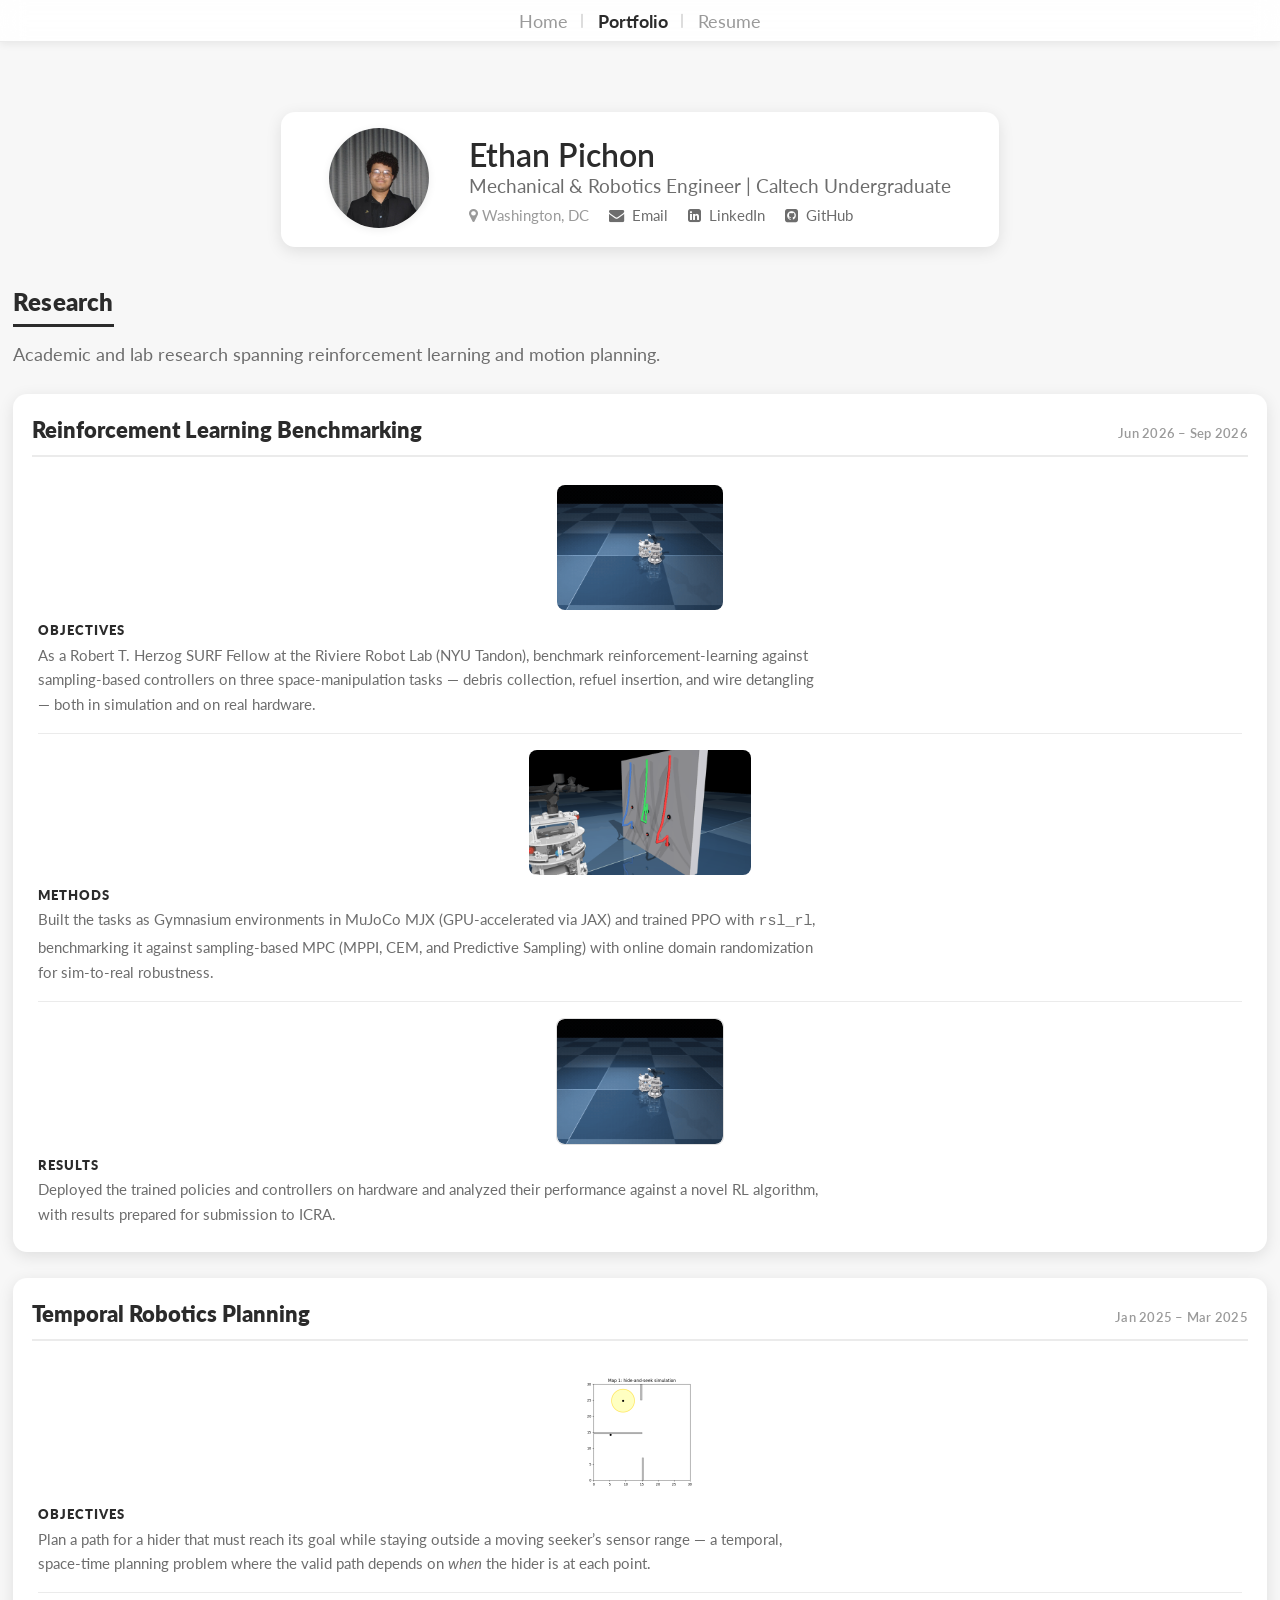
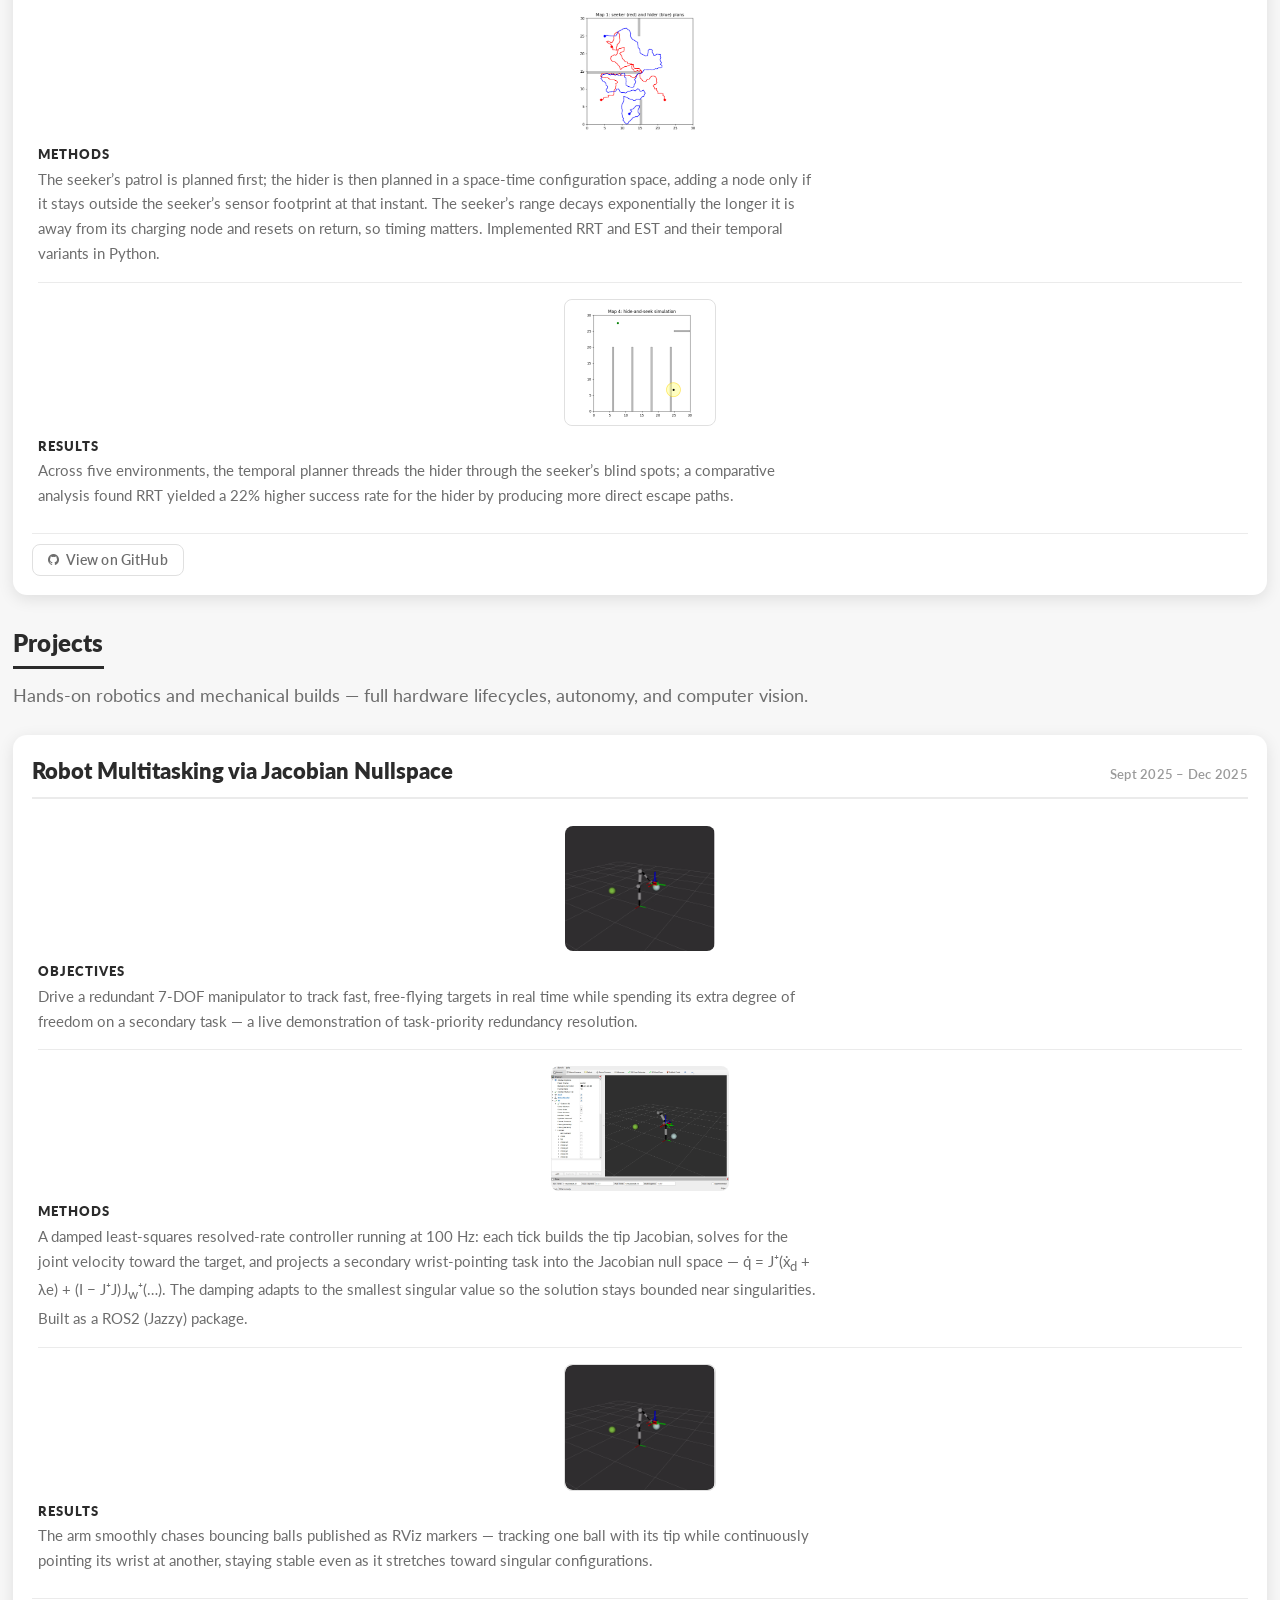
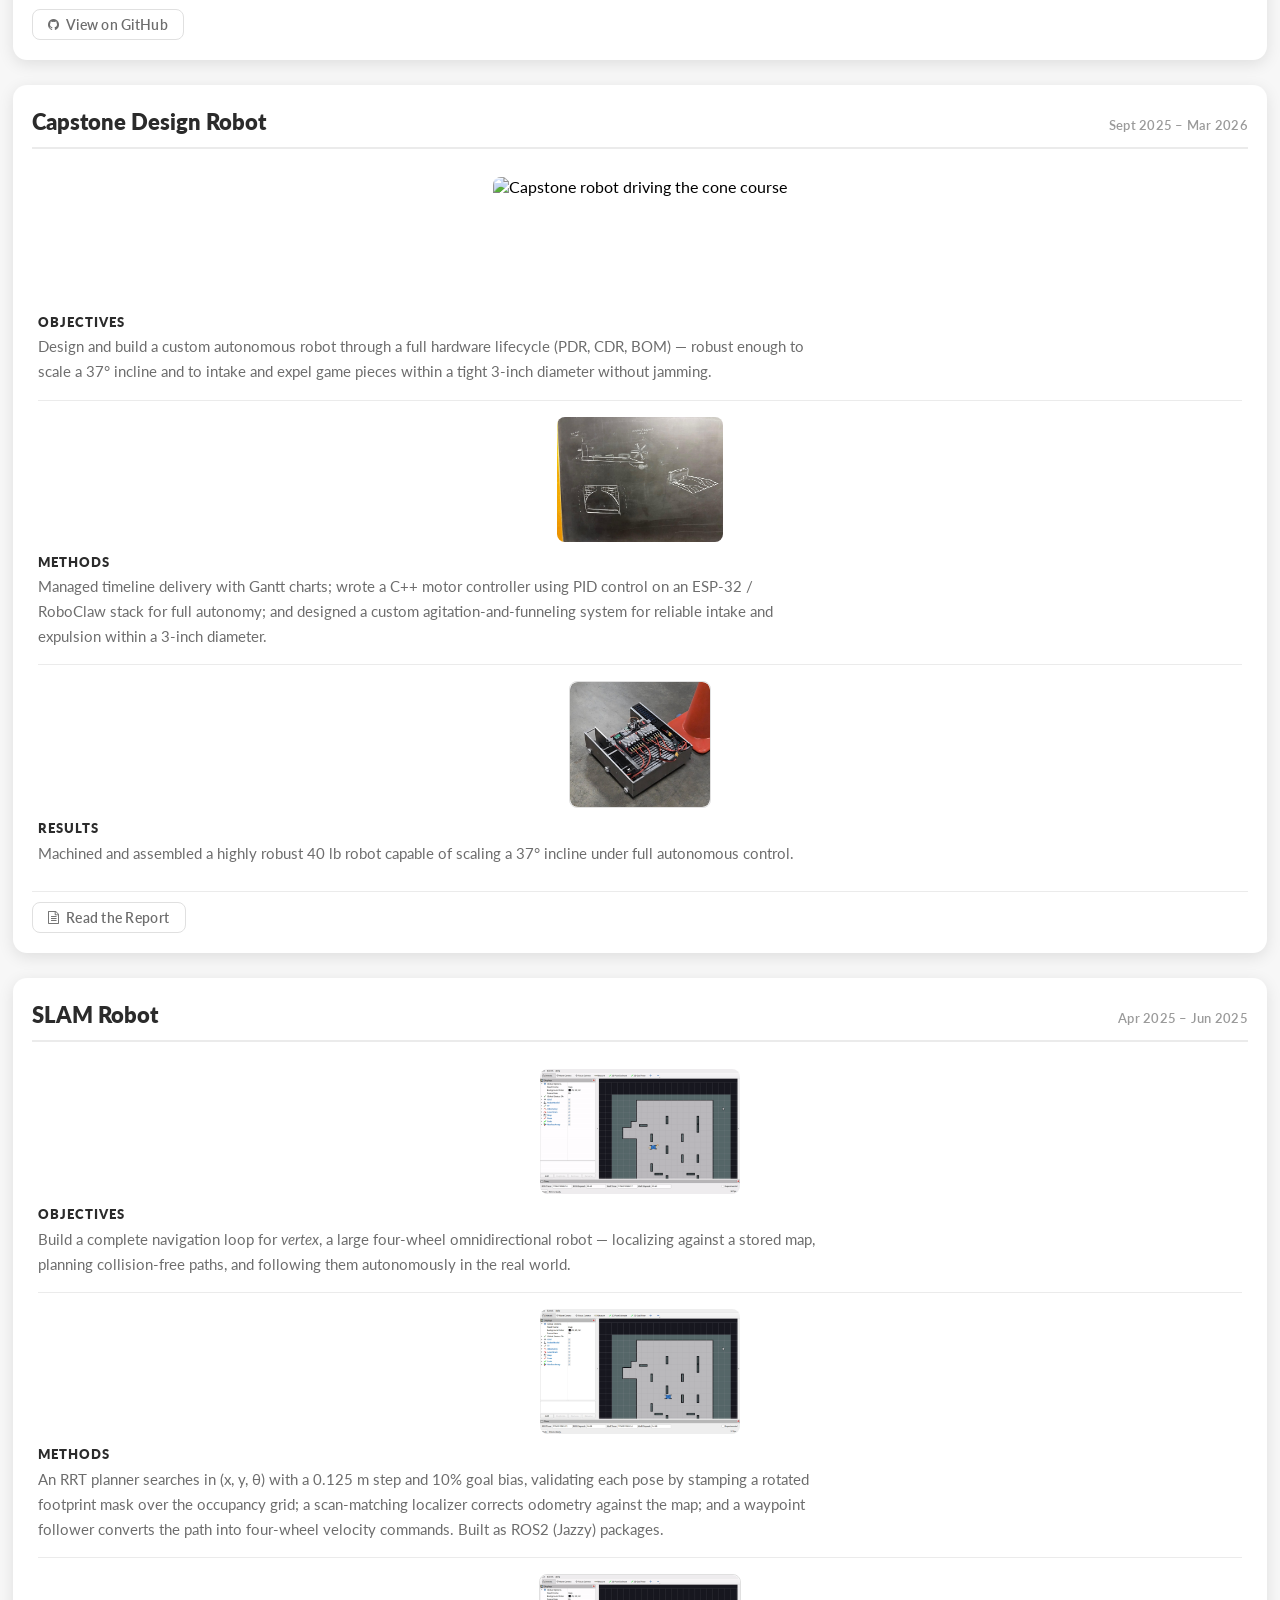
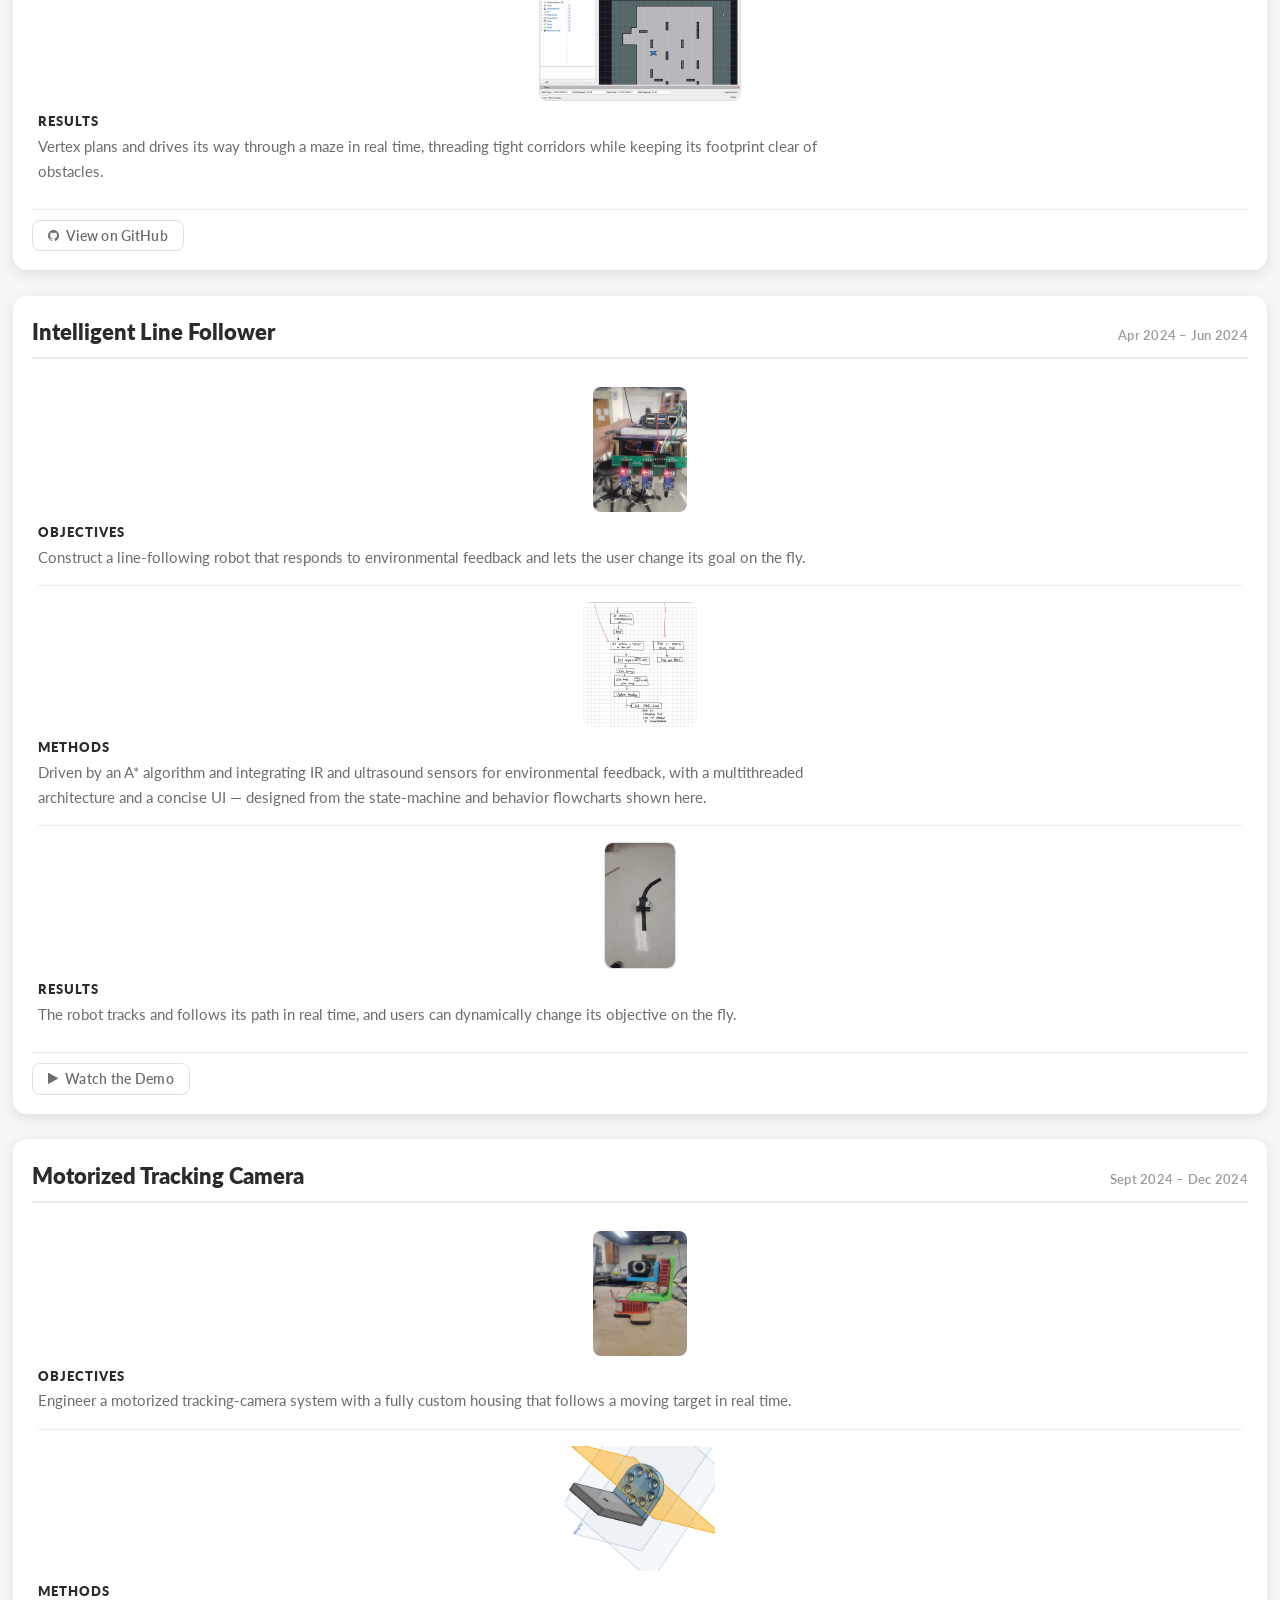
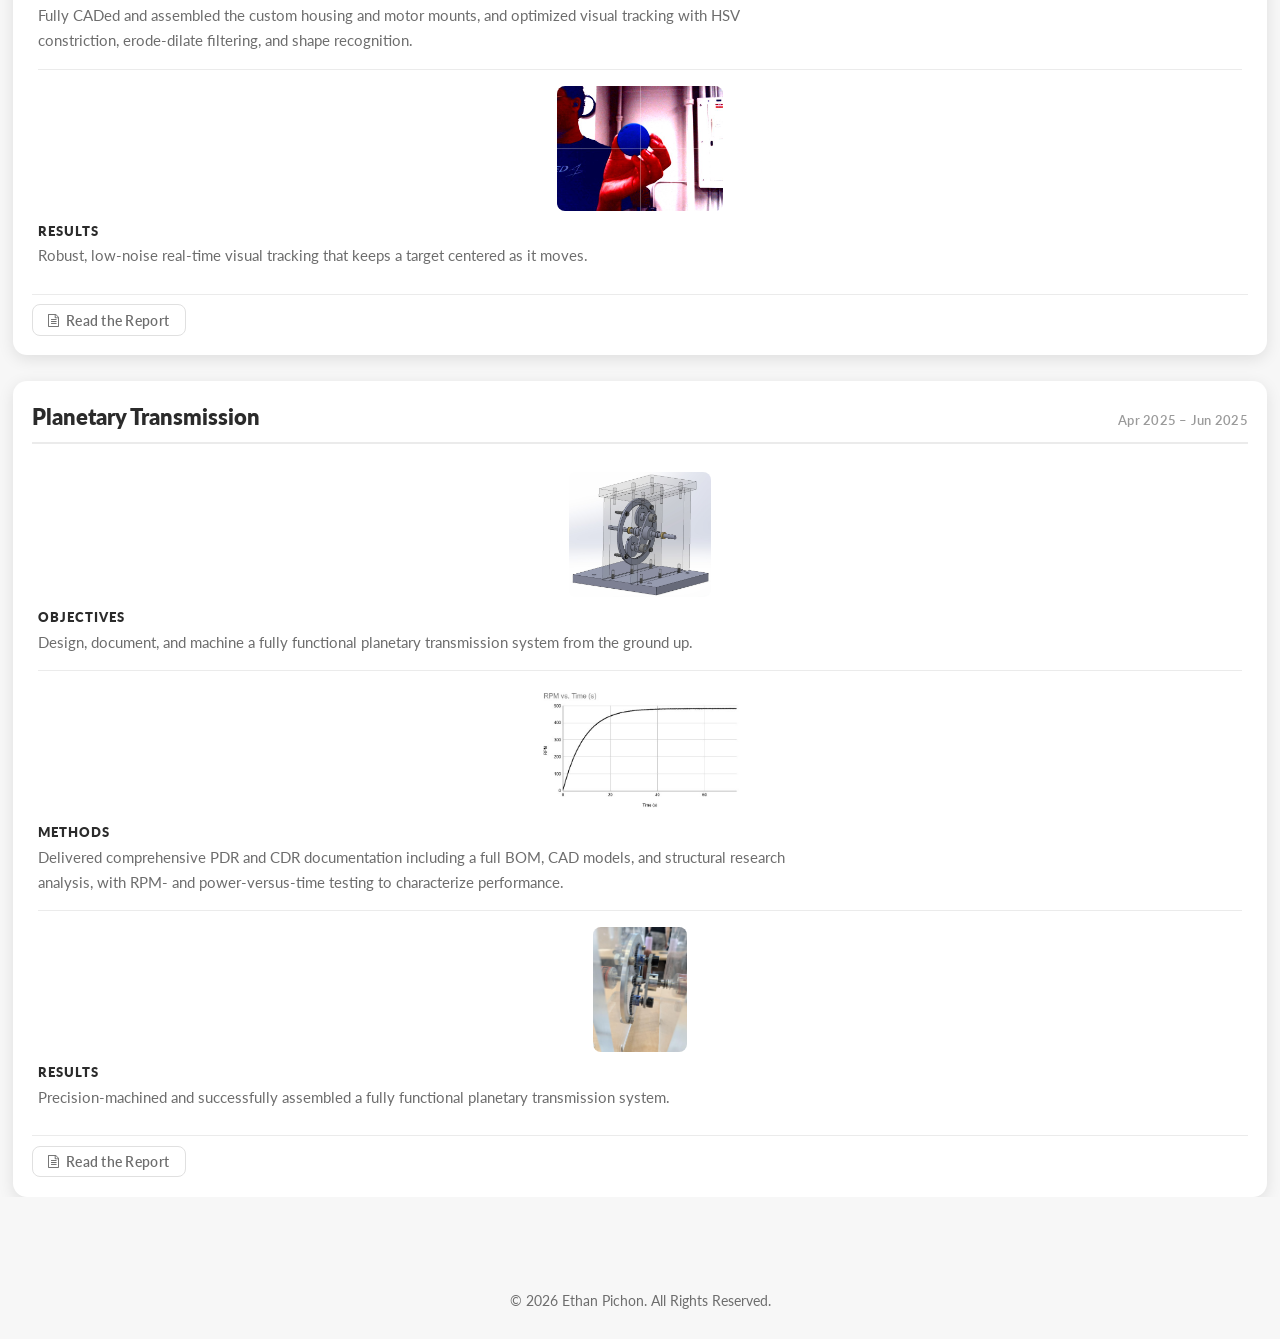
==== commit d72980c7: "Update carousel images and dots in portfolio.html Removed an image from the carousel and adjusted th" ====
--- a/portfolio.html
+++ b/portfolio.html
@@ -172,16 +172,15 @@
                     <div class="project-section">
                         <div class="section-media">
                             <div class="carousel-container">
-                                <img class="carousel-sizer" src="media/jacobian_nullspace/shot1.png">
-                                <div class="carousel-viewport">
-                                    <img class="project-img carousel-item" src="media/jacobian_nullspace/shot1.png">
+                                <img class="carousel-sizer" src="media/jacobian_nullspace/shot2.png">
+                                <div class="carousel-viewport">
                                     <img class="project-img carousel-item" src="media/jacobian_nullspace/shot2.png">
                                     <img class="project-img carousel-item" src="media/jacobian_nullspace/shot3.png">
                                     <img class="project-img carousel-item" src="media/jacobian_nullspace/shot4.png">
                                 </div>
                                 <button class="carousel-control prev" onclick="moveCarousel(this, -1)">&#10094;</button>
                                 <button class="carousel-control next" onclick="moveCarousel(this, 1)">&#10095;</button>
-                                <div class="carousel-dots"><span class="dot active"></span><span class="dot"></span><span class="dot"></span><span class="dot"></span></div>
+                                <div class="carousel-dots"><span class="dot active"></span><span class="dot"></span><span class="dot"></span></div>
                             </div>
                         </div>
                         <p class="section-label">Methods</p>
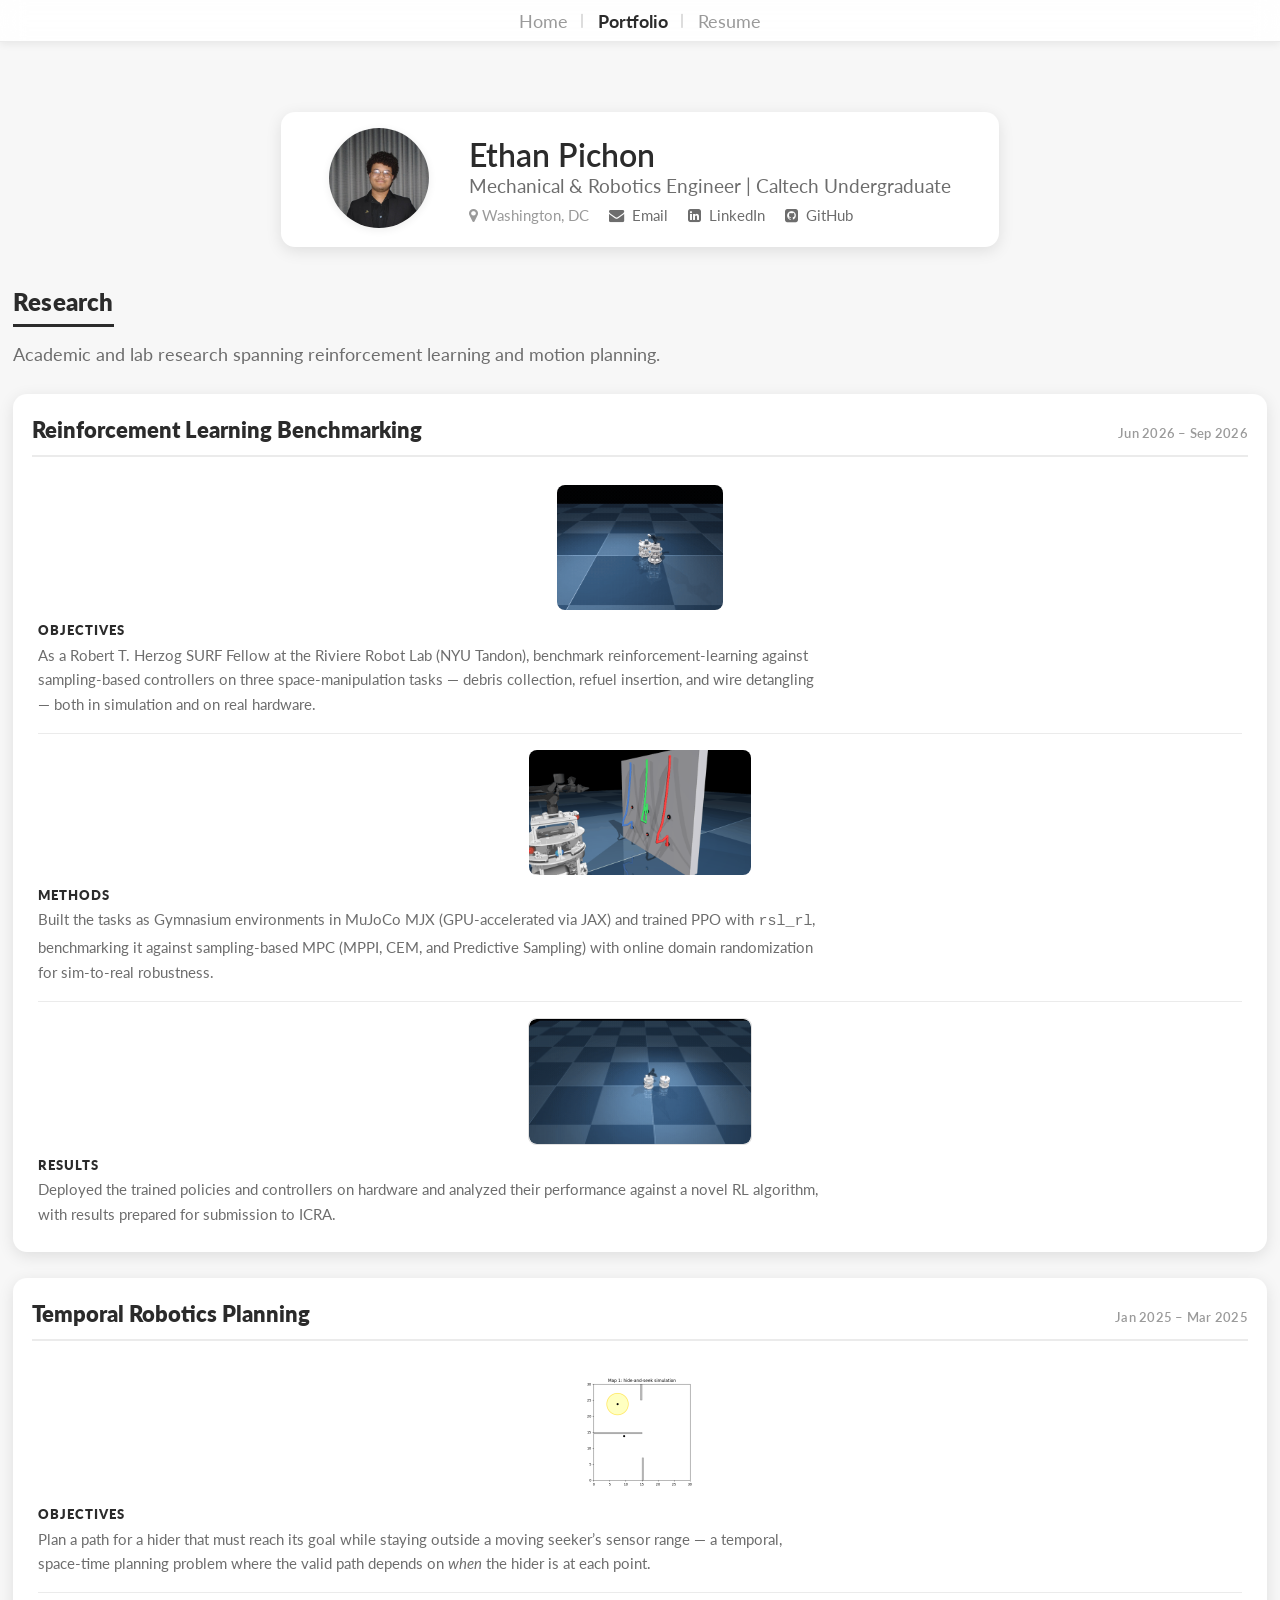
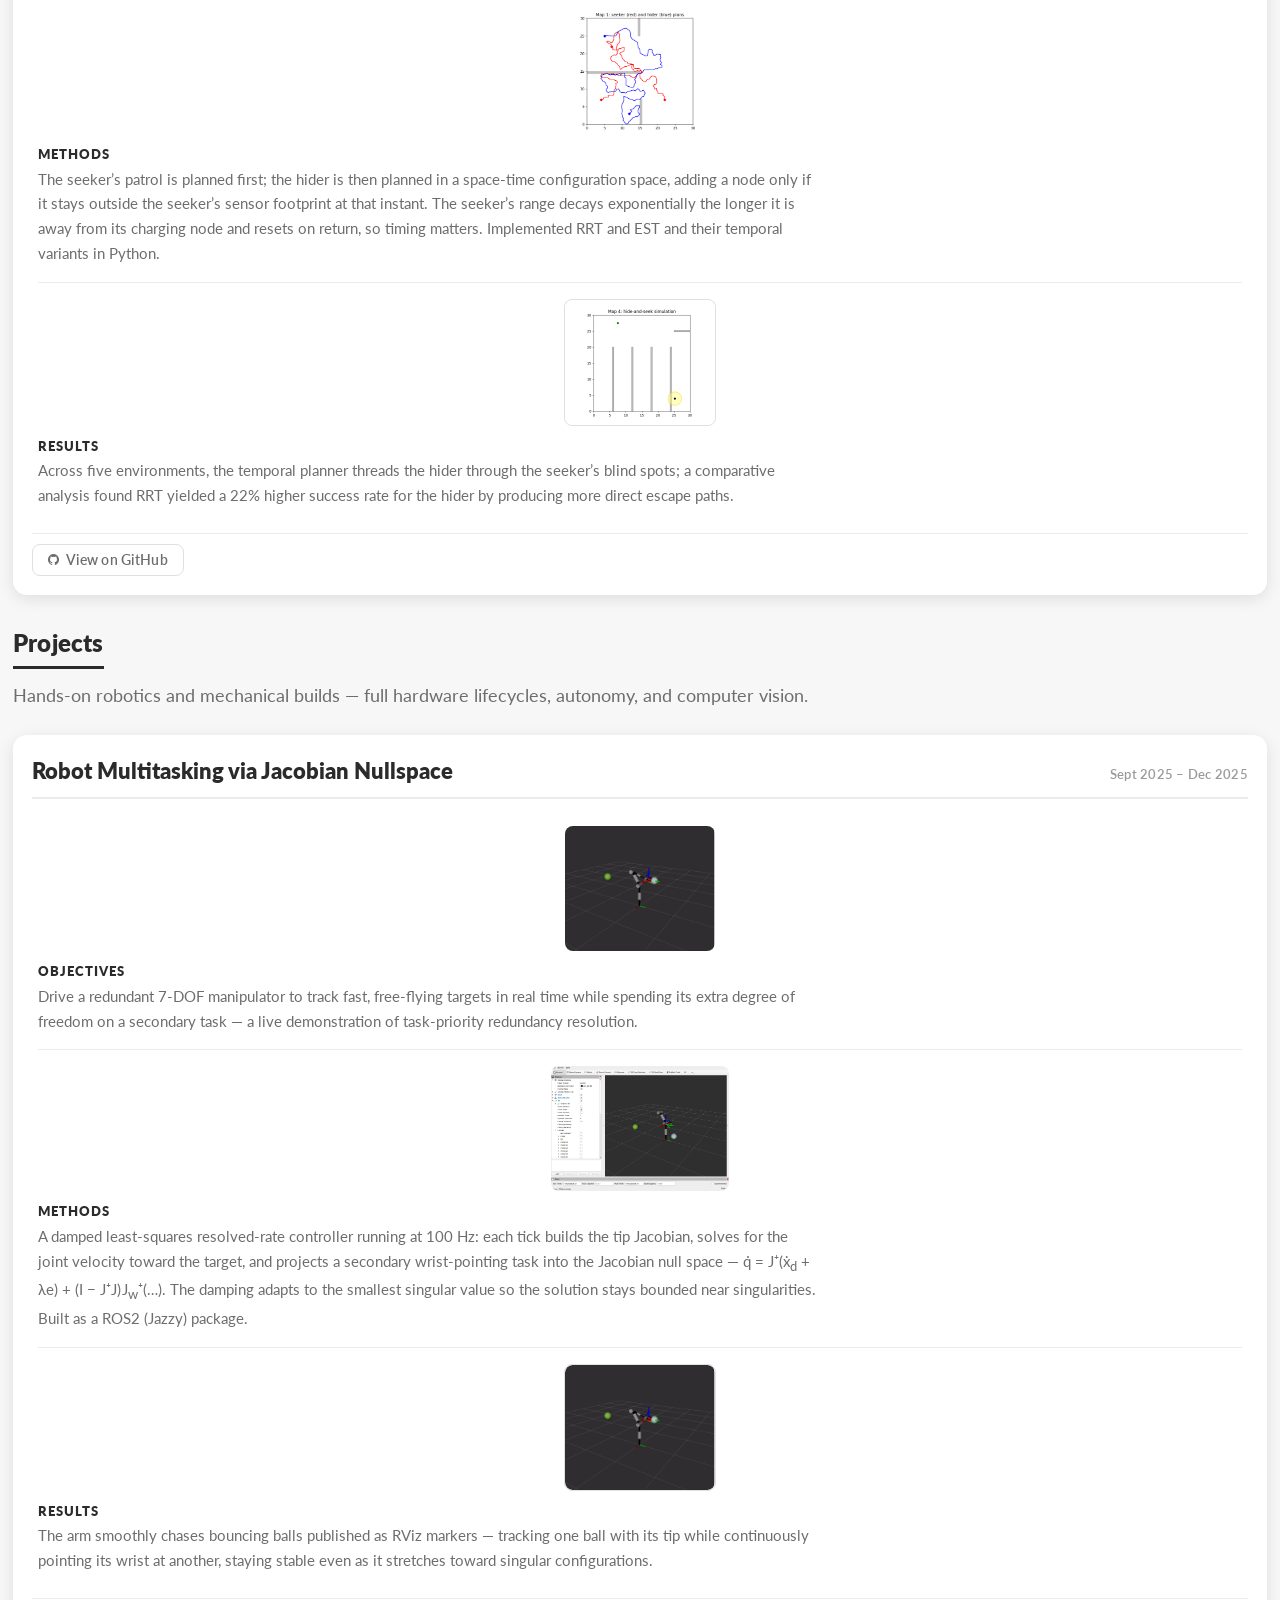
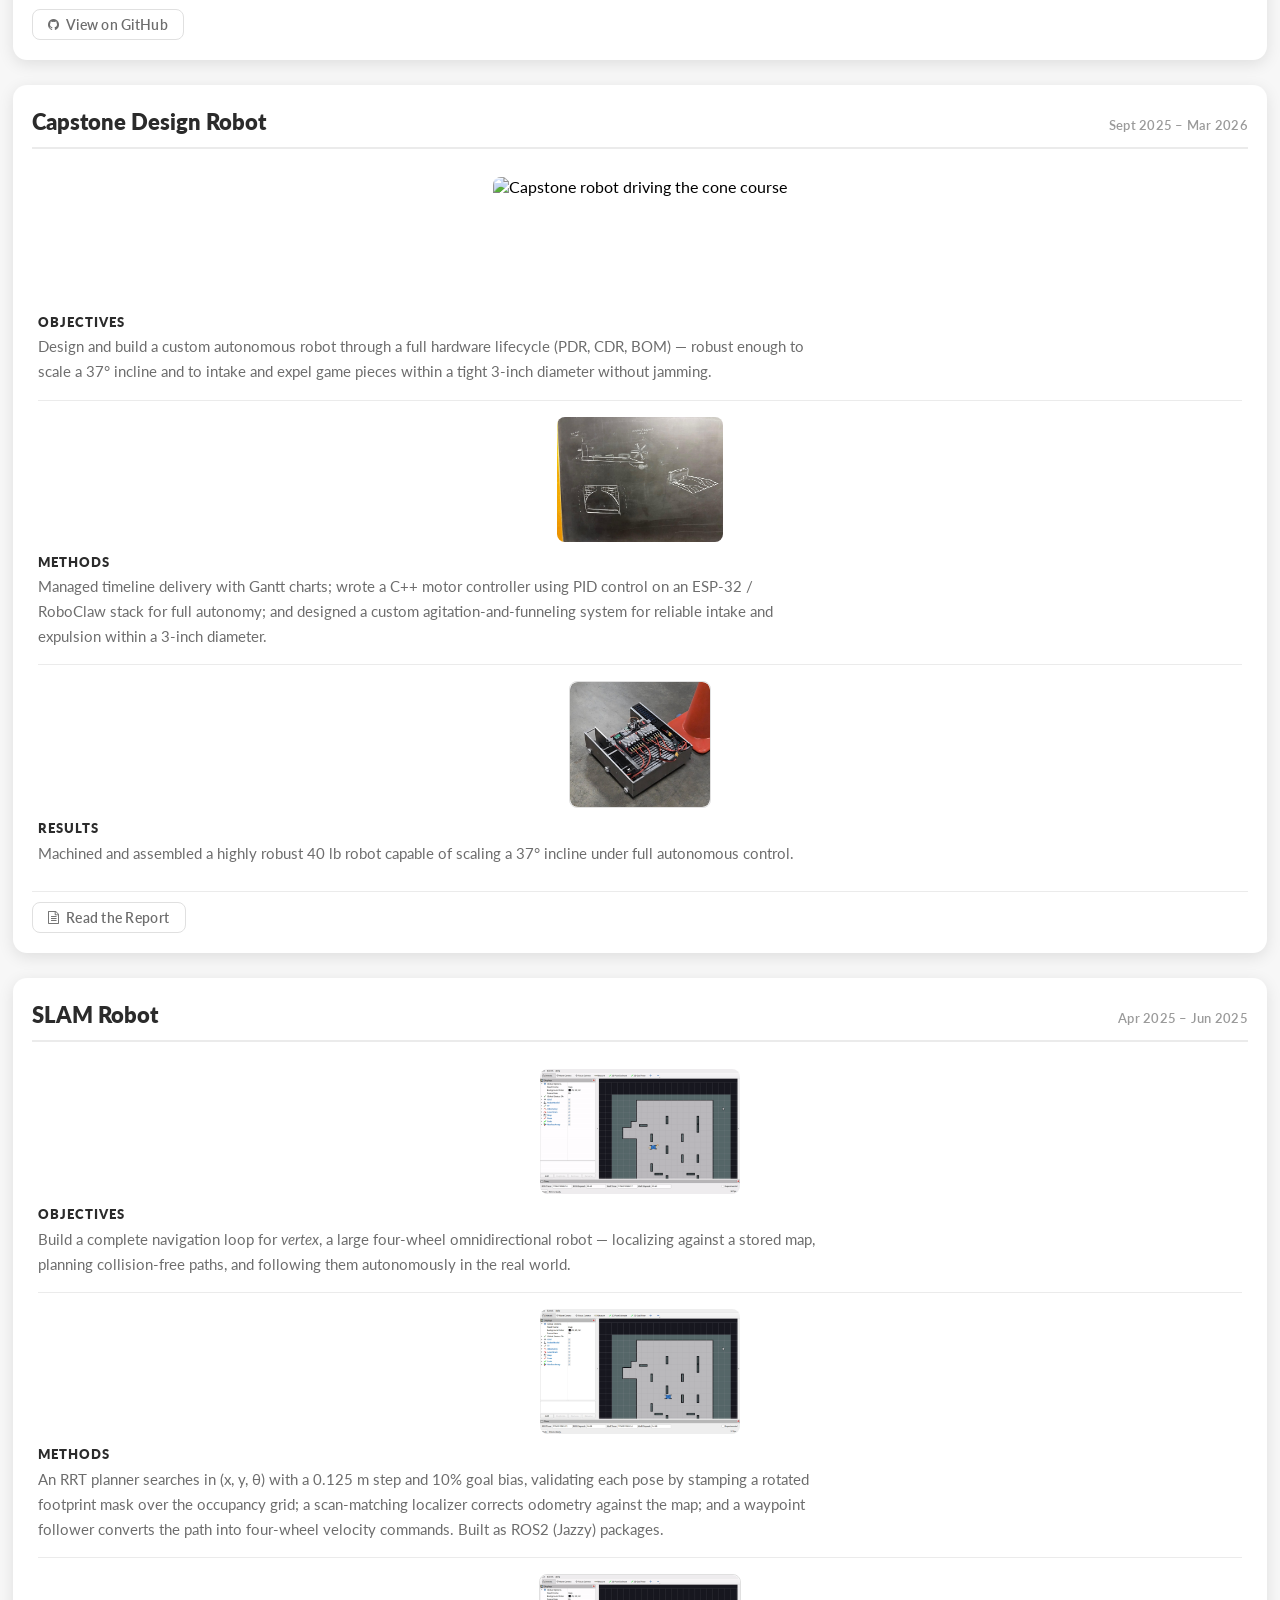
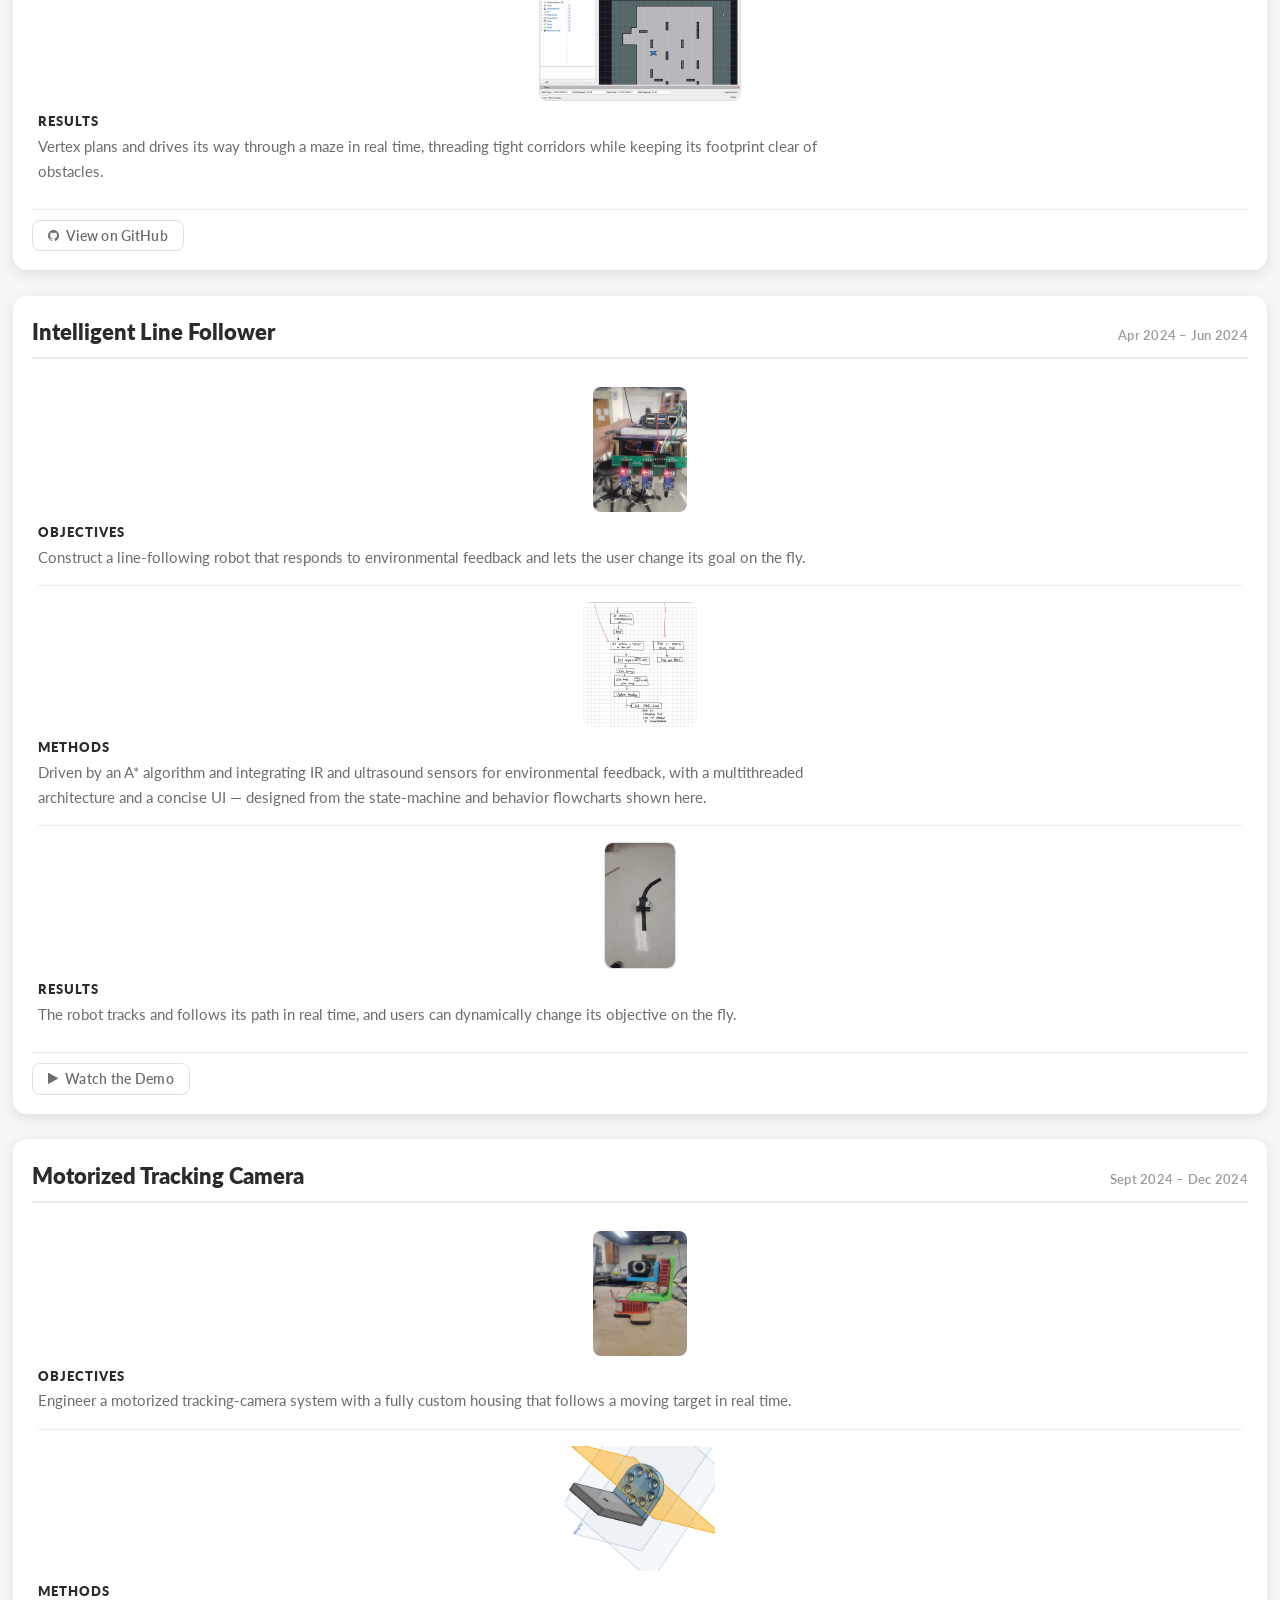
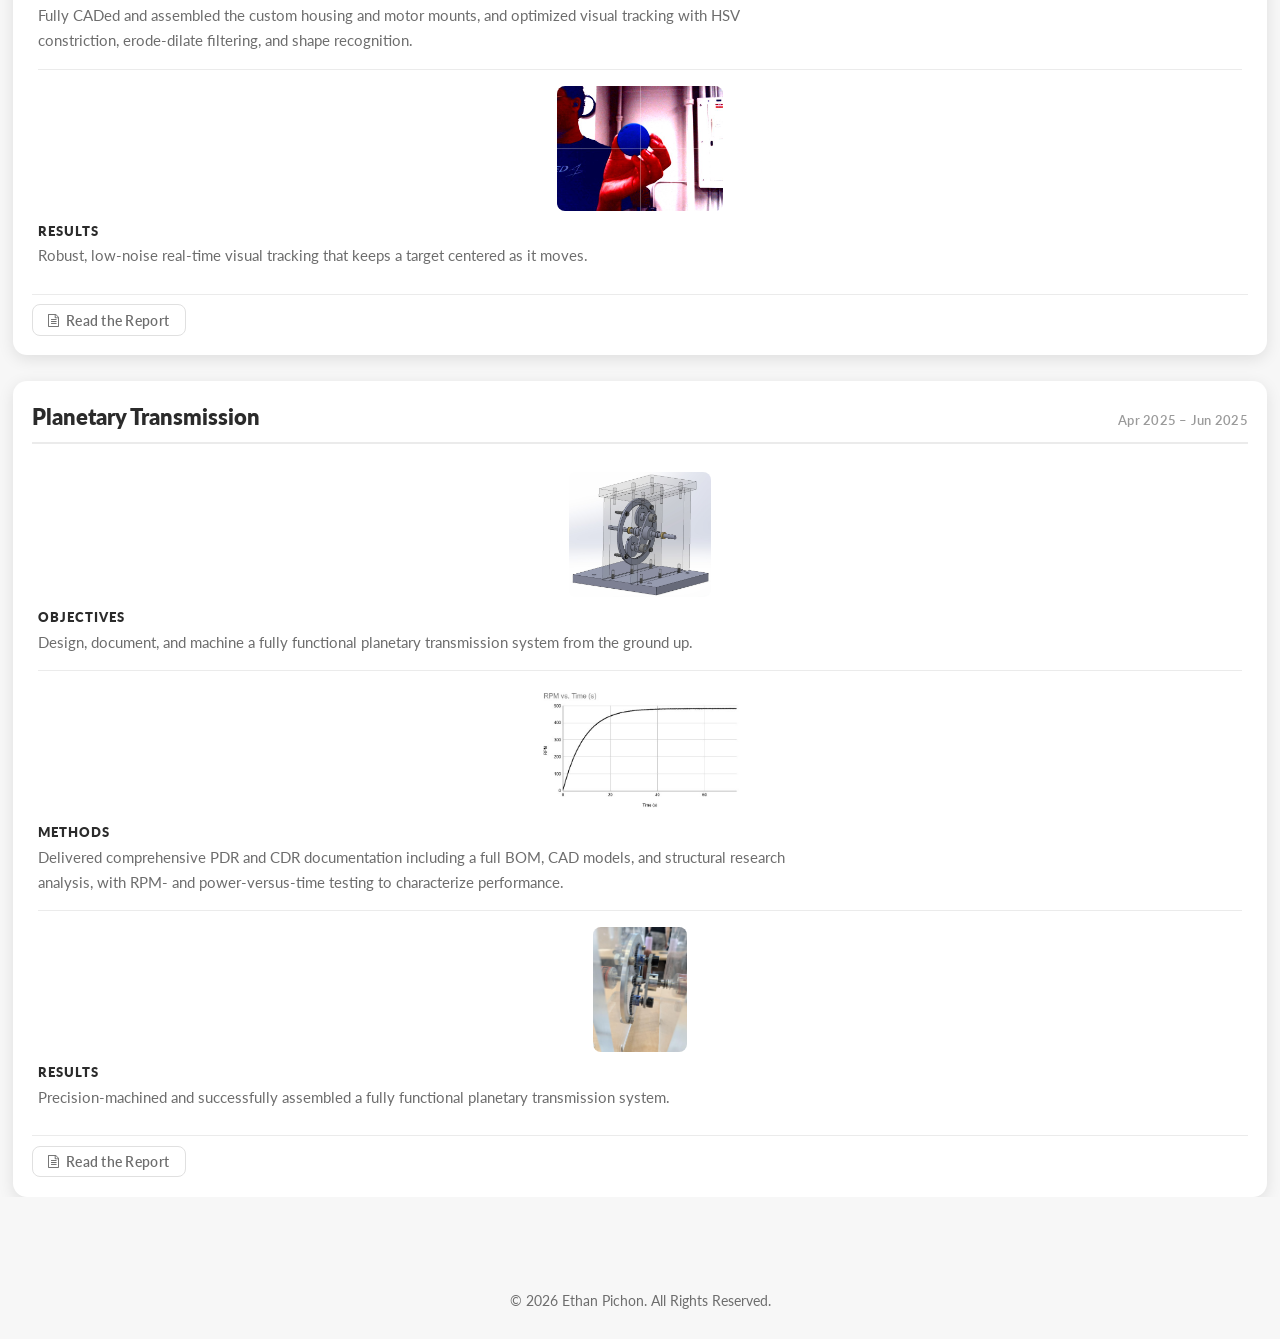
==== commit 019f9ae9: "Update portfolio.html" ====
--- a/portfolio.html
+++ b/portfolio.html
@@ -88,7 +88,7 @@
                     <div class="project-section">
                         <div class="section-media">
                             <div class="media-card" onclick="window.open('media/rl_benchmarking/video.mp4', '_blank')">
-                                <img class="project-img" src="media/rl_benchmarking/approach.gif" alt="RL benchmarking demo"/>
+                                <img class="project-img" src="media/rl_benchmarking/stabilize.gif" alt="RL benchmarking demo"/>
                                 <div class="media-cta"><i class="fa fa-play"></i> Watch a Video</div>
                             </div>
                         </div>
